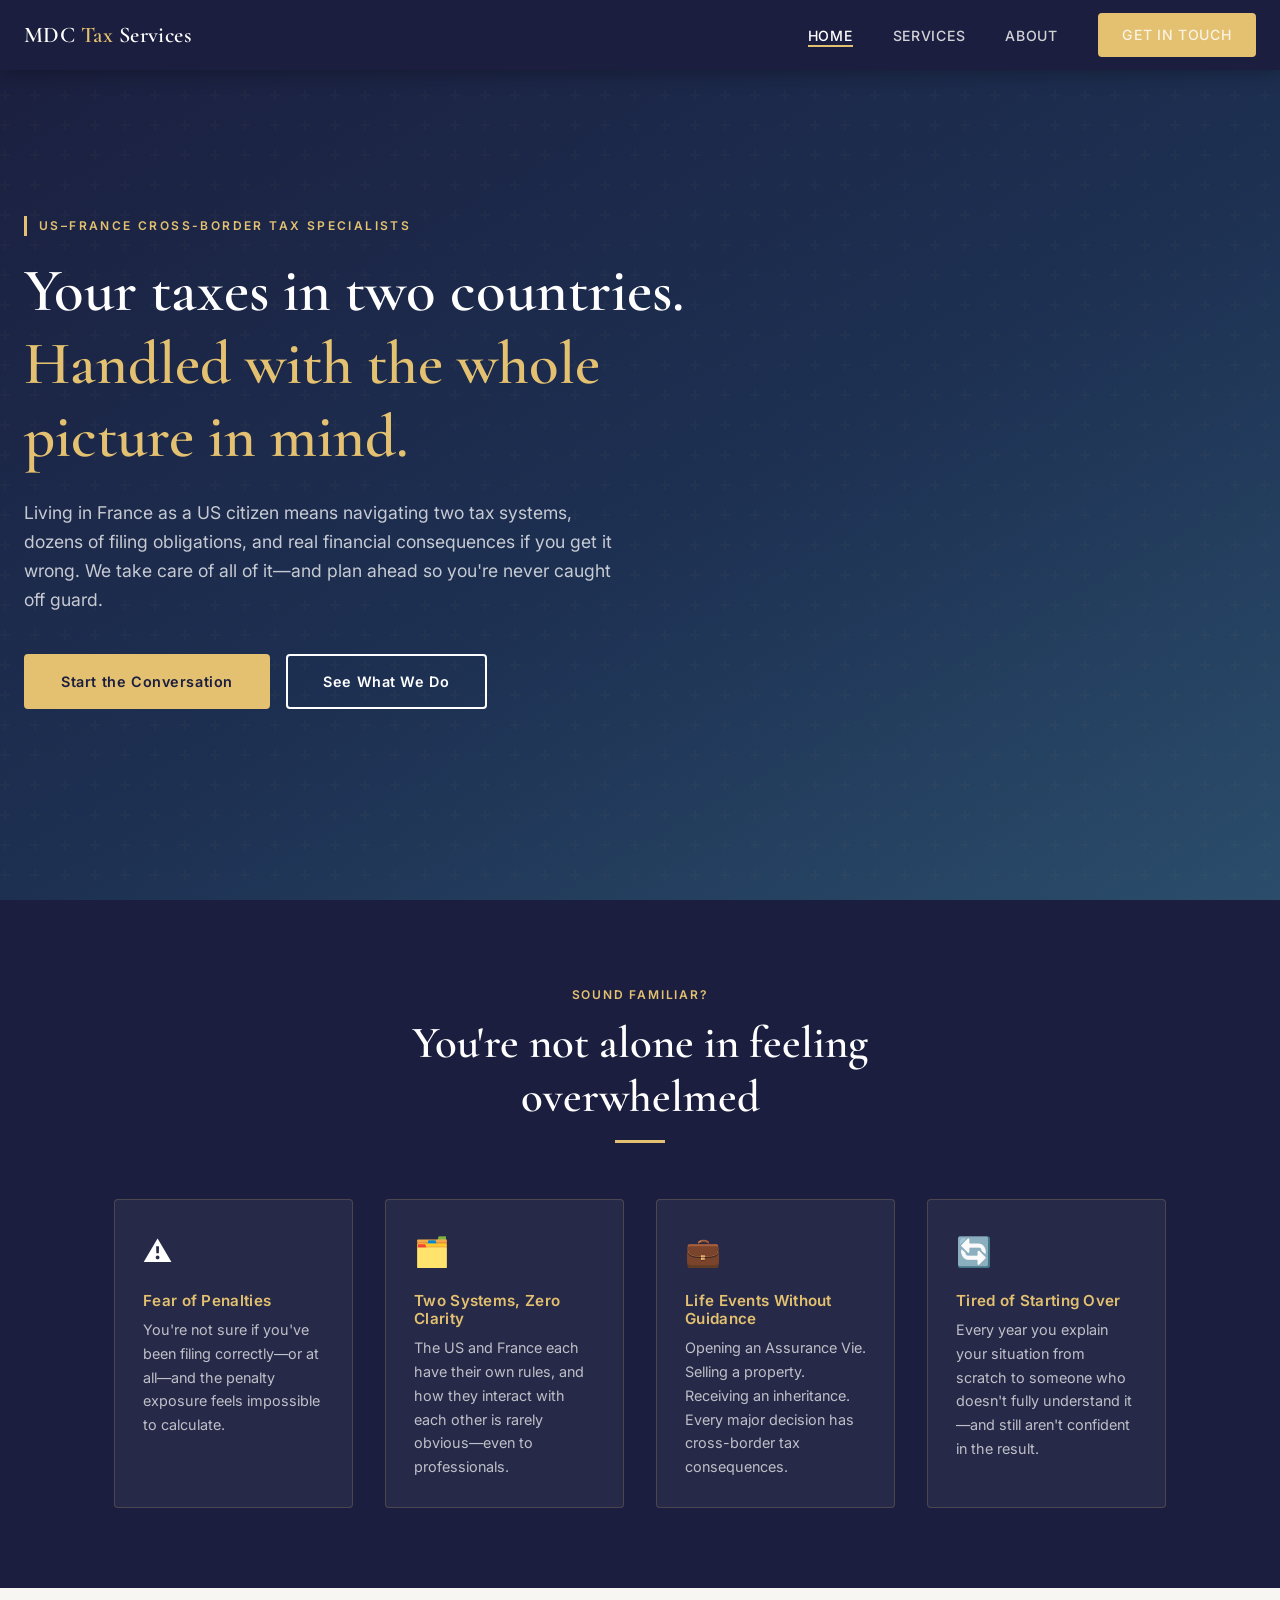
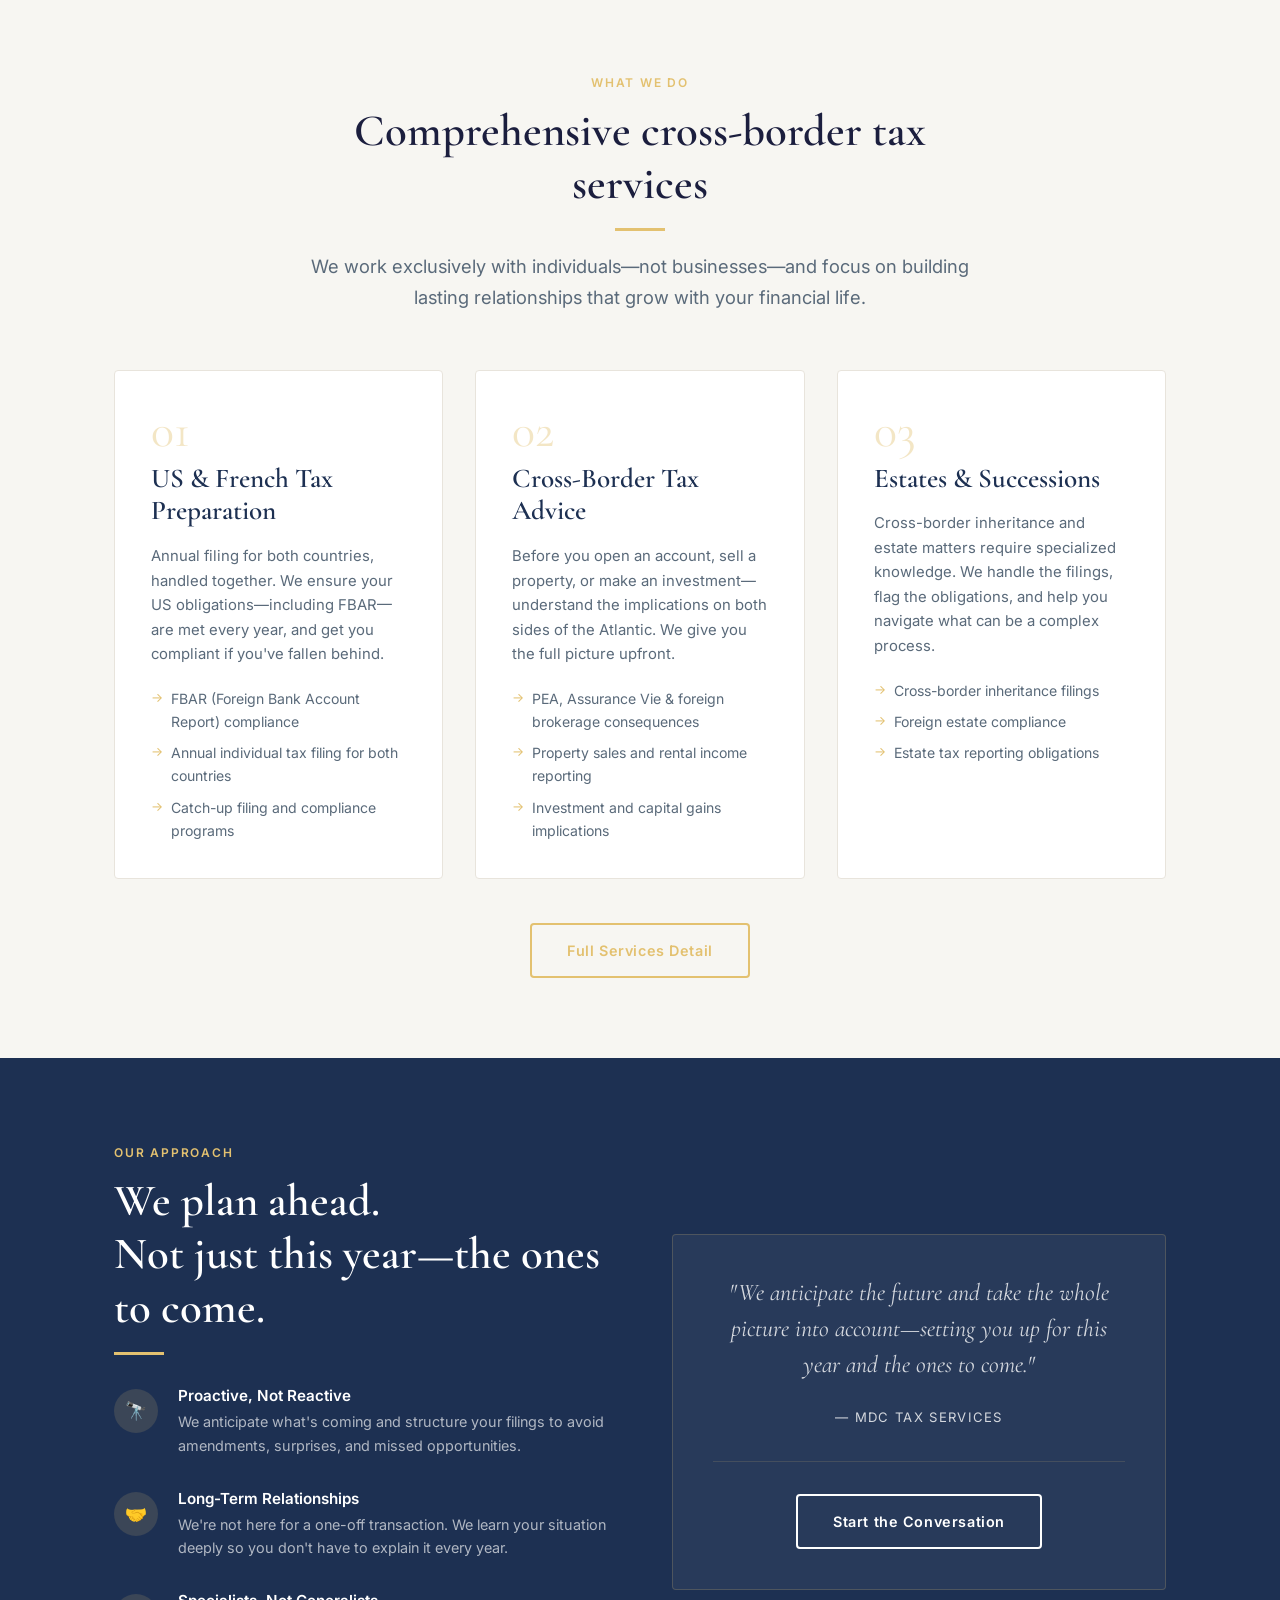
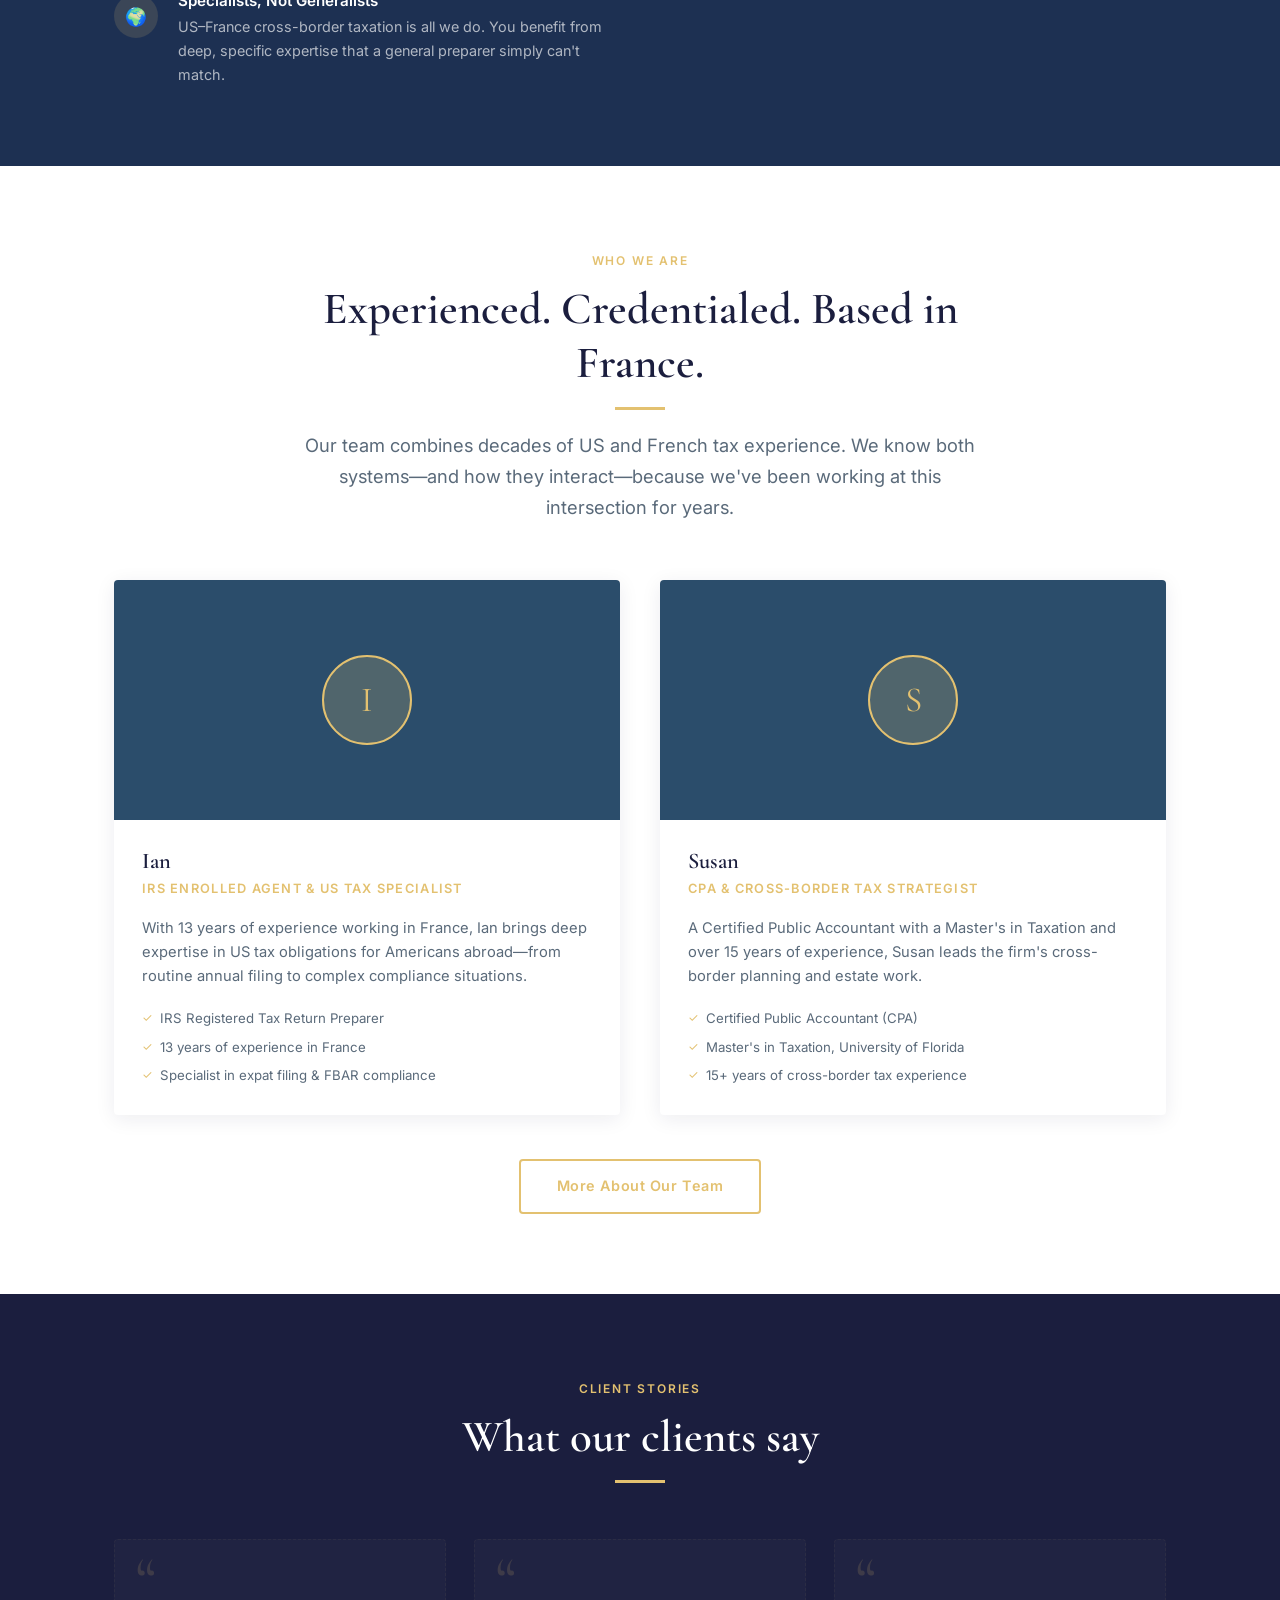
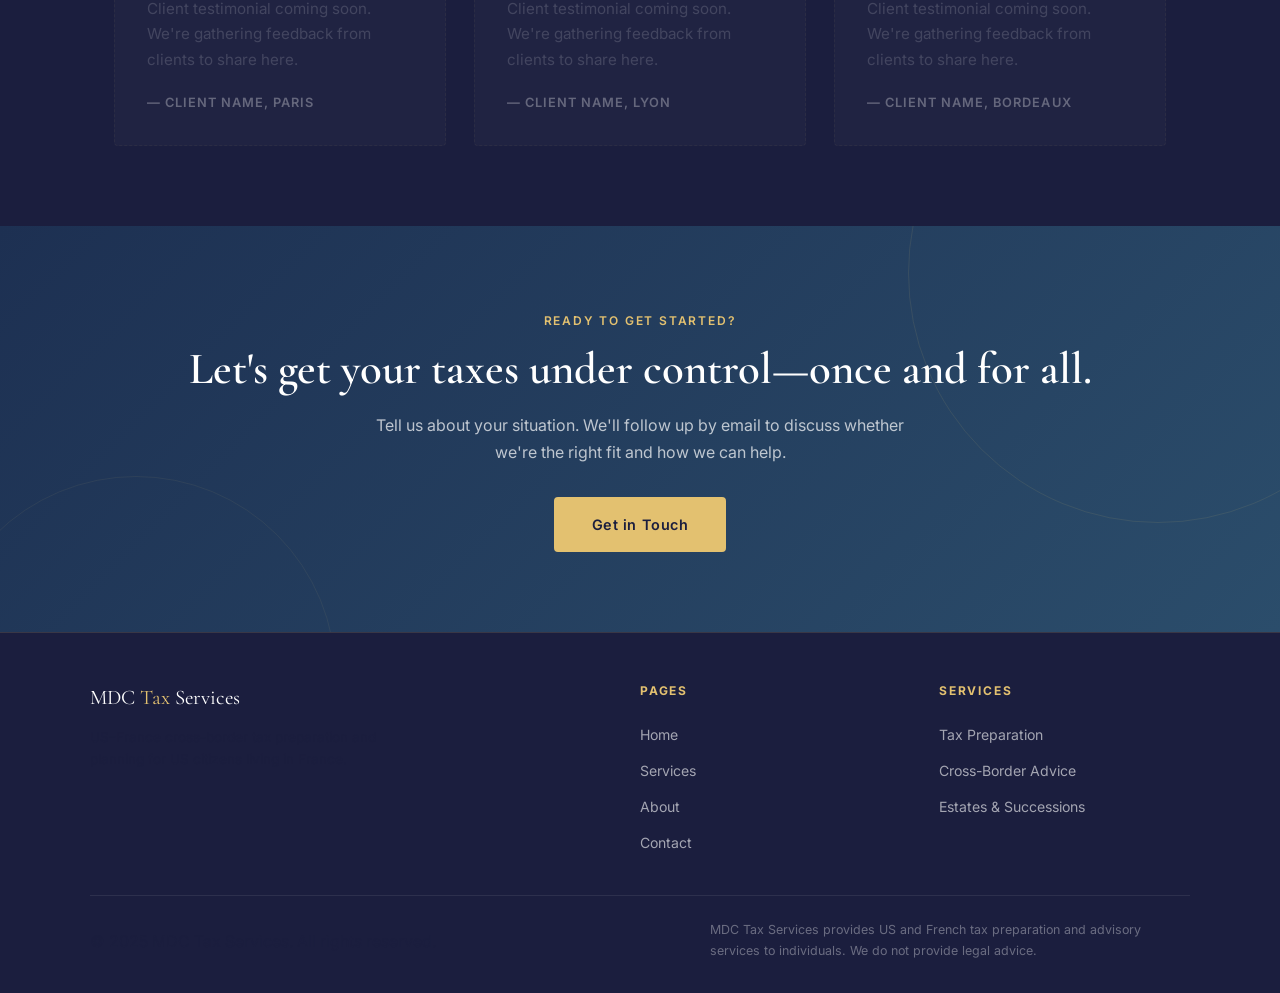
==== index.html @ 2b895ea8 "initial commit" ====
<!DOCTYPE html>
<html lang="en">
<head>
  <meta charset="UTF-8" />
  <meta name="viewport" content="width=device-width, initial-scale=1.0" />
  <meta name="description" content="MDC Tax Services — US and French cross-border tax preparation and planning for US citizens living in France. FBAR, annual filing, cross-border advice, and estate compliance." />
  <title>MDC Tax Services | US–France Cross-Border Tax Experts</title>
  <link rel="preconnect" href="https://fonts.googleapis.com" />
  <link rel="preconnect" href="https://fonts.gstatic.com" crossorigin />
  <link href="https://fonts.googleapis.com/css2?family=Cormorant+Garamond:ital,wght@0,400;0,600;1,400&family=Inter:wght@400;500;600&display=swap" rel="stylesheet" />
  <link rel="stylesheet" href="css/style.css" />
</head>
<body>

  <!-- ── Navigation ─────────────────────────────────────────── -->
  <nav class="site-nav" aria-label="Main navigation">
    <a href="index.html" class="nav__logo">MDC <span>Tax</span> Services</a>
    <ul class="nav__links" id="navLinks" role="list">
      <li><a href="index.html" class="active">Home</a></li>
      <li><a href="services.html">Services</a></li>
      <li><a href="about.html">About</a></li>
      <li><a href="contact.html" class="btn btn--primary nav__cta">Get in Touch</a></li>
    </ul>
    <button class="nav__hamburger" id="hamburger" aria-label="Toggle navigation" aria-expanded="false">
      <span></span>
      <span></span>
      <span></span>
    </button>
  </nav>

  <!-- ── Hero ───────────────────────────────────────────────── -->
  <section class="hero" aria-labelledby="hero-heading">
    <div class="hero__content">
      <span class="hero__eyebrow">US–France Cross-Border Tax Specialists</span>
      <h1 id="hero-heading">
        Your taxes in two countries.<br />
        <em>Handled with the whole picture in mind.</em>
      </h1>
      <p class="hero__sub">
        Living in France as a US citizen means navigating two tax systems, dozens of filing obligations, and real financial consequences if you get it wrong. We take care of all of it—and plan ahead so you're never caught off guard.
      </p>
      <div class="hero__actions">
        <a href="contact.html" class="btn btn--primary">Start the Conversation</a>
        <a href="services.html" class="btn btn--outline">See What We Do</a>
      </div>
    </div>
  </section>

  <!-- ── Pain Points ─────────────────────────────────────────── -->
  <section class="section section--dark" aria-labelledby="pain-heading">
    <div class="container">
      <div class="section__header">
        <span class="section__label">Sound Familiar?</span>
        <h2 id="pain-heading">You're not alone in feeling overwhelmed</h2>
        <div class="gold-rule"></div>
      </div>
      <div class="pain-grid">
        <div class="pain-card">
          <div class="pain-card__icon">⚠️</div>
          <h4>Fear of Penalties</h4>
          <p>You're not sure if you've been filing correctly—or at all—and the penalty exposure feels impossible to calculate.</p>
        </div>
        <div class="pain-card">
          <div class="pain-card__icon">🗂️</div>
          <h4>Two Systems, Zero Clarity</h4>
          <p>The US and France each have their own rules, and how they interact with each other is rarely obvious—even to professionals.</p>
        </div>
        <div class="pain-card">
          <div class="pain-card__icon">💼</div>
          <h4>Life Events Without Guidance</h4>
          <p>Opening an Assurance Vie. Selling a property. Receiving an inheritance. Every major decision has cross-border tax consequences.</p>
        </div>
        <div class="pain-card">
          <div class="pain-card__icon">🔄</div>
          <h4>Tired of Starting Over</h4>
          <p>Every year you explain your situation from scratch to someone who doesn't fully understand it—and still aren't confident in the result.</p>
        </div>
      </div>
    </div>
  </section>

  <!-- ── Services Overview ───────────────────────────────────── -->
  <section class="section section--tint" aria-labelledby="services-heading">
    <div class="container">
      <div class="section__header">
        <span class="section__label">What We Do</span>
        <h2 id="services-heading">Comprehensive cross-border tax services</h2>
        <div class="gold-rule"></div>
        <p class="lead" style="margin-top:1.25rem;">We work exclusively with individuals—not businesses—and focus on building lasting relationships that grow with your financial life.</p>
      </div>
      <div class="services-grid">
        <div class="service-card">
          <div class="service-card__number">01</div>
          <h3>US &amp; French Tax Preparation</h3>
          <p>Annual filing for both countries, handled together. We ensure your US obligations—including FBAR—are met every year, and get you compliant if you've fallen behind.</p>
          <ul class="service-card__list">
            <li>FBAR (Foreign Bank Account Report) compliance</li>
            <li>Annual individual tax filing for both countries</li>
            <li>Catch-up filing and compliance programs</li>
          </ul>
        </div>
        <div class="service-card">
          <div class="service-card__number">02</div>
          <h3>Cross-Border Tax Advice</h3>
          <p>Before you open an account, sell a property, or make an investment—understand the implications on both sides of the Atlantic. We give you the full picture upfront.</p>
          <ul class="service-card__list">
            <li>PEA, Assurance Vie &amp; foreign brokerage consequences</li>
            <li>Property sales and rental income reporting</li>
            <li>Investment and capital gains implications</li>
          </ul>
        </div>
        <div class="service-card">
          <div class="service-card__number">03</div>
          <h3>Estates &amp; Successions</h3>
          <p>Cross-border inheritance and estate matters require specialized knowledge. We handle the filings, flag the obligations, and help you navigate what can be a complex process.</p>
          <ul class="service-card__list">
            <li>Cross-border inheritance filings</li>
            <li>Foreign estate compliance</li>
            <li>Estate tax reporting obligations</li>
          </ul>
        </div>
      </div>
      <div style="text-align:center; margin-top:2.75rem;">
        <a href="services.html" class="btn btn--outline-gold">Full Services Detail</a>
      </div>
    </div>
  </section>

  <!-- ── Our Approach ────────────────────────────────────────── -->
  <section class="section section--navy" aria-labelledby="approach-heading">
    <div class="container">
      <div class="approach-grid">
        <div>
          <span class="section__label">Our Approach</span>
          <h2 id="approach-heading" style="color:var(--white); margin-bottom:0.5rem;">We plan ahead.<br />Not just this year—the ones to come.</h2>
          <div class="gold-rule gold-rule--left"></div>
          <div class="approach__points">
            <div class="approach__point">
              <div class="approach__point-icon">🔭</div>
              <div>
                <h4>Proactive, Not Reactive</h4>
                <p>We anticipate what's coming and structure your filings to avoid amendments, surprises, and missed opportunities.</p>
              </div>
            </div>
            <div class="approach__point">
              <div class="approach__point-icon">🤝</div>
              <div>
                <h4>Long-Term Relationships</h4>
                <p>We're not here for a one-off transaction. We learn your situation deeply so you don't have to explain it every year.</p>
              </div>
            </div>
            <div class="approach__point">
              <div class="approach__point-icon">🌍</div>
              <div>
                <h4>Specialists, Not Generalists</h4>
                <p>US–France cross-border taxation is all we do. You benefit from deep, specific expertise that a general preparer simply can't match.</p>
              </div>
            </div>
          </div>
        </div>
        <div class="approach__visual">
          <p class="approach__quote">
            "We anticipate the future and take the whole picture into account—setting you up for this year and the ones to come."
          </p>
          <p class="approach__quote-attr">— MDC Tax Services</p>
          <div style="margin-top:2rem; padding-top:2rem; border-top:1px solid rgba(227,193,112,0.15);">
            <a href="contact.html" class="btn btn--outline">Start the Conversation</a>
          </div>
        </div>
      </div>
    </div>
  </section>

  <!-- ── Team Credibility ────────────────────────────────────── -->
  <section class="section" aria-labelledby="team-heading">
    <div class="container">
      <div class="section__header">
        <span class="section__label">Who We Are</span>
        <h2 id="team-heading">Experienced. Credentialed. Based in France.</h2>
        <div class="gold-rule"></div>
        <p class="lead" style="margin-top:1.25rem;">Our team combines decades of US and French tax experience. We know both systems—and how they interact—because we've been working at this intersection for years.</p>
      </div>
      <div class="team-grid">
        <div class="team-card">
          <div class="team-card__photo">
            <div class="team-card__photo-placeholder">I</div>
          </div>
          <div class="team-card__body">
            <h3 class="team-card__name">Ian</h3>
            <p class="team-card__title">IRS Enrolled Agent &amp; US Tax Specialist</p>
            <p class="team-card__bio">With 13 years of experience working in France, Ian brings deep expertise in US tax obligations for Americans abroad—from routine annual filing to complex compliance situations.</p>
            <ul class="team-card__credentials">
              <li>IRS Registered Tax Return Preparer</li>
              <li>13 years of experience in France</li>
              <li>Specialist in expat filing &amp; FBAR compliance</li>
            </ul>
          </div>
        </div>
        <div class="team-card">
          <div class="team-card__photo">
            <div class="team-card__photo-placeholder">S</div>
          </div>
          <div class="team-card__body">
            <h3 class="team-card__name">Susan</h3>
            <p class="team-card__title">CPA &amp; Cross-Border Tax Strategist</p>
            <p class="team-card__bio">A Certified Public Accountant with a Master's in Taxation and over 15 years of experience, Susan leads the firm's cross-border planning and estate work.</p>
            <ul class="team-card__credentials">
              <li>Certified Public Accountant (CPA)</li>
              <li>Master's in Taxation, University of Florida</li>
              <li>15+ years of cross-border tax experience</li>
            </ul>
          </div>
        </div>
      </div>
      <div style="text-align:center; margin-top:2.75rem;">
        <a href="about.html" class="btn btn--outline-gold">More About Our Team</a>
      </div>
    </div>
  </section>

  <!-- ── Testimonials ────────────────────────────────────────── -->
  <section class="section section--dark" aria-labelledby="testimonials-heading">
    <div class="container">
      <div class="section__header">
        <span class="section__label">Client Stories</span>
        <h2 id="testimonials-heading">What our clients say</h2>
        <div class="gold-rule"></div>
      </div>
      <div class="testimonials-grid">
        <div class="testimonial-card testimonial-card--placeholder">
          <p class="testimonial-card__text">Client testimonial coming soon. We're gathering feedback from clients to share here.</p>
          <p class="testimonial-card__author">— Client Name, Paris</p>
        </div>
        <div class="testimonial-card testimonial-card--placeholder">
          <p class="testimonial-card__text">Client testimonial coming soon. We're gathering feedback from clients to share here.</p>
          <p class="testimonial-card__author">— Client Name, Lyon</p>
        </div>
        <div class="testimonial-card testimonial-card--placeholder">
          <p class="testimonial-card__text">Client testimonial coming soon. We're gathering feedback from clients to share here.</p>
          <p class="testimonial-card__author">— Client Name, Bordeaux</p>
        </div>
      </div>
    </div>
  </section>

  <!-- ── CTA Banner ──────────────────────────────────────────── -->
  <section class="cta-banner" aria-labelledby="cta-heading">
    <div class="container">
      <span class="section__label">Ready to Get Started?</span>
      <h2 id="cta-heading">Let's get your taxes under control—once and for all.</h2>
      <p>Tell us about your situation. We'll follow up by email to discuss whether we're the right fit and how we can help.</p>
      <a href="contact.html" class="btn btn--primary">Get in Touch</a>
    </div>
  </section>

  <!-- ── Footer ─────────────────────────────────────────────── -->
  <footer class="site-footer" aria-label="Site footer">
    <div class="footer__inner">
      <div>
        <p class="footer__brand-name">MDC <span>Tax</span> Services</p>
        <p class="footer__tagline">US–France cross-border tax preparation and planning for US citizens living in France.</p>
      </div>
      <div>
        <p class="footer__heading">Pages</p>
        <ul class="footer__links">
          <li><a href="index.html">Home</a></li>
          <li><a href="services.html">Services</a></li>
          <li><a href="about.html">About</a></li>
          <li><a href="contact.html">Contact</a></li>
        </ul>
      </div>
      <div>
        <p class="footer__heading">Services</p>
        <ul class="footer__links">
          <li><a href="services.html#tax-prep">Tax Preparation</a></li>
          <li><a href="services.html#advice">Cross-Border Advice</a></li>
          <li><a href="services.html#estates">Estates &amp; Successions</a></li>
        </ul>
      </div>
    </div>
    <div class="footer__bottom">
      <p>&copy; 2025 MDC Tax Services. All rights reserved.</p>
      <p class="footer__disclaimer">MDC Tax Services provides US and French tax preparation and advisory services to individuals. We do not provide legal advice.</p>
    </div>
  </footer>

  <script src="js/main.js"></script>
</body>
</html>
---- css/style.css ----
/* ============================================================
   MDC Tax Services — Main Stylesheet
   Color Palette:
     --navy-deep:   #1B1E3E
     --navy-dark:   #1D3052
     --navy-mid:    #2B4D6B
     --slate:       #37596E
     --gold:        #E3C170
     --gold-light:  #FAD493
   ============================================================ */

/* ── Reset & Base ─────────────────────────────────────────── */
*, *::before, *::after {
  box-sizing: border-box;
  margin: 0;
  padding: 0;
}

:root {
  --navy-deep:  #1B1E3E;
  --navy-dark:  #1D3052;
  --navy-mid:   #2B4D6B;
  --slate:      #37596E;
  --gold:       #E3C170;
  --gold-light: #FAD493;
  --white:      #FFFFFF;
  --off-white:  #F7F6F2;
  --text-dark:  #1B1E3E;
  --text-muted: #5A6A7A;

  --font-heading: 'Cormorant Garamond', 'Georgia', serif;
  --font-body:    'Inter', 'Helvetica Neue', Arial, sans-serif;

  --max-width: 1100px;
  --section-pad: 5rem 1.5rem;
  --radius: 4px;

  --transition: 0.2s ease;
}

html {
  scroll-behavior: smooth;
  font-size: 16px;
}

body {
  font-family: var(--font-body);
  color: var(--text-dark);
  background: var(--white);
  line-height: 1.65;
  -webkit-font-smoothing: antialiased;
}

img {
  max-width: 100%;
  display: block;
}

a {
  color: inherit;
  text-decoration: none;
}

ul {
  list-style: none;
}

/* ── Typography ────────────────────────────────────────────── */
h1, h2, h3, h4 {
  font-family: var(--font-heading);
  line-height: 1.2;
  font-weight: 600;
}

h1 { font-size: clamp(2.4rem, 5vw, 3.8rem); }
h2 { font-size: clamp(1.9rem, 3.5vw, 2.8rem); }
h3 { font-size: clamp(1.3rem, 2.5vw, 1.7rem); }
h4 { font-size: 1.1rem; }

p {
  font-size: 1rem;
  color: var(--text-dark);
  max-width: 65ch;
}

.lead {
  font-size: 1.15rem;
  line-height: 1.7;
  color: var(--text-muted);
}

/* ── Layout Utilities ─────────────────────────────────────── */
.container {
  max-width: var(--max-width);
  margin: 0 auto;
  padding: 0 1.5rem;
}

.section {
  padding: var(--section-pad);
}

.section--dark {
  background: var(--navy-deep);
  color: var(--white);
}

.section--dark p,
.section--dark .lead {
  color: rgba(255,255,255,0.8);
}

.section--navy {
  background: var(--navy-dark);
  color: var(--white);
}

.section--navy p,
.section--navy .lead {
  color: rgba(255,255,255,0.8);
}

.section--tint {
  background: var(--off-white);
}

.section__header {
  text-align: center;
  max-width: 680px;
  margin: 0 auto 3.5rem;
}

.section__label {
  display: inline-block;
  font-family: var(--font-body);
  font-size: 0.75rem;
  font-weight: 600;
  letter-spacing: 0.15em;
  text-transform: uppercase;
  color: var(--gold);
  margin-bottom: 0.75rem;
}

.section--dark .section__header h2,
.section--navy .section__header h2 {
  color: var(--white);
}

/* ── Buttons ───────────────────────────────────────────────── */
.btn {
  display: inline-block;
  padding: 0.85rem 2.2rem;
  font-family: var(--font-body);
  font-size: 0.9rem;
  font-weight: 600;
  letter-spacing: 0.04em;
  border-radius: var(--radius);
  cursor: pointer;
  border: 2px solid transparent;
  transition: background var(--transition), color var(--transition), border-color var(--transition), transform var(--transition);
}

.btn--primary {
  background: var(--gold);
  color: var(--navy-deep);
  border-color: var(--gold);
}

.btn--primary:hover {
  background: var(--gold-light);
  border-color: var(--gold-light);
  transform: translateY(-1px);
}

.btn--outline {
  background: transparent;
  color: var(--white);
  border-color: var(--white);
}

.btn--outline:hover {
  background: var(--white);
  color: var(--navy-deep);
  transform: translateY(-1px);
}

.btn--outline-gold {
  background: transparent;
  color: var(--gold);
  border-color: var(--gold);
}

.btn--outline-gold:hover {
  background: var(--gold);
  color: var(--navy-deep);
  transform: translateY(-1px);
}

/* ── Gold Divider ──────────────────────────────────────────── */
.gold-rule {
  width: 50px;
  height: 3px;
  background: var(--gold);
  margin: 1rem auto 0;
}

.gold-rule--left {
  margin: 1rem 0 0;
}

/* ── Navigation ────────────────────────────────────────────── */
.site-nav {
  position: fixed;
  top: 0;
  left: 0;
  right: 0;
  z-index: 100;
  background: var(--navy-deep);
  padding: 0 1.5rem;
  height: 70px;
  display: flex;
  align-items: center;
  justify-content: space-between;
  box-shadow: 0 2px 20px rgba(0,0,0,0.3);
  transition: background var(--transition);
}

.nav__logo {
  font-family: var(--font-heading);
  font-size: 1.4rem;
  font-weight: 600;
  color: var(--white);
  letter-spacing: 0.02em;
}

.nav__logo span {
  color: var(--gold);
}

.nav__links {
  display: flex;
  gap: 2.5rem;
  align-items: center;
}

.nav__links a {
  font-size: 0.88rem;
  font-weight: 500;
  letter-spacing: 0.05em;
  text-transform: uppercase;
  color: rgba(255,255,255,0.8);
  transition: color var(--transition);
  position: relative;
}

.nav__links a::after {
  content: '';
  position: absolute;
  bottom: -3px;
  left: 0;
  right: 0;
  height: 2px;
  background: var(--gold);
  transform: scaleX(0);
  transition: transform var(--transition);
}

.nav__links a:hover,
.nav__links a.active {
  color: var(--white);
}

.nav__links a:hover::after,
.nav__links a.active::after {
  transform: scaleX(1);
}

.nav__cta {
  padding: 0.5rem 1.4rem;
  font-size: 0.82rem;
}

.nav__hamburger {
  display: none;
  flex-direction: column;
  gap: 5px;
  cursor: pointer;
  background: none;
  border: none;
  padding: 4px;
}

.nav__hamburger span {
  display: block;
  width: 24px;
  height: 2px;
  background: var(--white);
  transition: transform var(--transition), opacity var(--transition);
}

.nav__hamburger.open span:nth-child(1) { transform: translateY(7px) rotate(45deg); }
.nav__hamburger.open span:nth-child(2) { opacity: 0; }
.nav__hamburger.open span:nth-child(3) { transform: translateY(-7px) rotate(-45deg); }

/* ── Hero ──────────────────────────────────────────────────── */
.hero {
  min-height: 100vh;
  background: linear-gradient(150deg, var(--navy-deep) 0%, var(--navy-dark) 55%, var(--navy-mid) 100%);
  display: flex;
  align-items: center;
  padding: 100px 1.5rem 5rem;
  position: relative;
  overflow: hidden;
}

.hero::before {
  content: '';
  position: absolute;
  inset: 0;
  background: url("data:image/svg+xml,%3Csvg width='60' height='60' viewBox='0 0 60 60' xmlns='http://www.w3.org/2000/svg'%3E%3Cg fill='none' fill-rule='evenodd'%3E%3Cg fill='%23E3C170' fill-opacity='0.04'%3E%3Cpath d='M36 34v-4h-2v4h-4v2h4v4h2v-4h4v-2h-4zm0-30V0h-2v4h-4v2h4v4h2V6h4V4h-4zM6 34v-4H4v4H0v2h4v4h2v-4h4v-2H6zM6 4V0H4v4H0v2h4v4h2V6h4V4H6z'/%3E%3C/g%3E%3C/g%3E%3C/svg%3E");
  opacity: 0.6;
}

.hero__content {
  position: relative;
  z-index: 1;
  max-width: 700px;
}

.hero__eyebrow {
  display: inline-block;
  font-size: 0.75rem;
  font-weight: 600;
  letter-spacing: 0.2em;
  text-transform: uppercase;
  color: var(--gold);
  margin-bottom: 1.2rem;
  border-left: 3px solid var(--gold);
  padding-left: 0.75rem;
}

.hero h1 {
  color: var(--white);
  margin-bottom: 1.5rem;
}

.hero h1 em {
  font-style: normal;
  color: var(--gold);
}

.hero__sub {
  font-size: 1.1rem;
  color: rgba(255,255,255,0.75);
  margin-bottom: 2.5rem;
  max-width: 55ch;
}

.hero__actions {
  display: flex;
  gap: 1rem;
  flex-wrap: wrap;
}

/* ── Pain Points ───────────────────────────────────────────── */
.pain-grid {
  display: grid;
  grid-template-columns: repeat(auto-fit, minmax(220px, 1fr));
  gap: 2rem;
  margin-top: 3rem;
}

.pain-card {
  background: rgba(255,255,255,0.05);
  border: 1px solid rgba(227,193,112,0.2);
  border-radius: var(--radius);
  padding: 1.75rem;
}

.pain-card__icon {
  font-size: 1.8rem;
  margin-bottom: 1rem;
}

.pain-card h4 {
  color: var(--gold);
  margin-bottom: 0.5rem;
  font-family: var(--font-body);
  font-size: 0.95rem;
  font-weight: 600;
  letter-spacing: 0.02em;
}

.pain-card p {
  font-size: 0.9rem;
  color: rgba(255,255,255,0.7);
  max-width: none;
}

/* ── Services Grid ─────────────────────────────────────────── */
.services-grid {
  display: grid;
  grid-template-columns: repeat(auto-fit, minmax(300px, 1fr));
  gap: 2rem;
}

.service-card {
  border: 1px solid #E8E4DC;
  border-radius: var(--radius);
  padding: 2.25rem;
  transition: box-shadow var(--transition), transform var(--transition);
  background: var(--white);
  position: relative;
}

.service-card:hover {
  box-shadow: 0 8px 30px rgba(27,30,62,0.1);
  transform: translateY(-3px);
}

.service-card__number {
  font-family: var(--font-heading);
  font-size: 3rem;
  color: var(--gold);
  opacity: 0.4;
  line-height: 1;
  margin-bottom: 0.5rem;
}

.service-card h3 {
  color: var(--navy-dark);
  margin-bottom: 1rem;
}

.service-card p {
  font-size: 0.93rem;
  color: var(--text-muted);
  max-width: none;
}

.service-card__list {
  margin-top: 1.25rem;
  display: flex;
  flex-direction: column;
  gap: 0.5rem;
}

.service-card__list li {
  font-size: 0.88rem;
  color: var(--text-muted);
  padding-left: 1.25rem;
  position: relative;
}

.service-card__list li::before {
  content: '→';
  position: absolute;
  left: 0;
  color: var(--gold);
  font-size: 0.8rem;
}

/* ── Differentiator / Approach ─────────────────────────────── */
.approach-grid {
  display: grid;
  grid-template-columns: 1fr 1fr;
  gap: 4rem;
  align-items: center;
}

.approach__points {
  display: flex;
  flex-direction: column;
  gap: 2rem;
  margin-top: 2rem;
}

.approach__point {
  display: flex;
  gap: 1.25rem;
  align-items: flex-start;
}

.approach__point-icon {
  flex-shrink: 0;
  width: 44px;
  height: 44px;
  background: rgba(227,193,112,0.15);
  border-radius: 50%;
  display: flex;
  align-items: center;
  justify-content: center;
  font-size: 1.1rem;
  margin-top: 2px;
}

.approach__point h4 {
  font-family: var(--font-body);
  font-weight: 600;
  font-size: 0.95rem;
  margin-bottom: 0.3rem;
  color: var(--white);
}

.approach__point p {
  font-size: 0.9rem;
  color: rgba(255,255,255,0.65);
  max-width: none;
}

.approach__visual {
  background: rgba(255,255,255,0.05);
  border: 1px solid rgba(227,193,112,0.2);
  border-radius: var(--radius);
  padding: 2.5rem;
  text-align: center;
}

.approach__quote {
  font-family: var(--font-heading);
  font-size: 1.5rem;
  font-style: italic;
  color: var(--gold-light);
  line-height: 1.5;
}

.approach__quote-attr {
  margin-top: 1.5rem;
  font-size: 0.82rem;
  letter-spacing: 0.1em;
  text-transform: uppercase;
  color: rgba(255,255,255,0.4);
}

/* ── Team / Credibility ────────────────────────────────────── */
.team-grid {
  display: grid;
  grid-template-columns: repeat(auto-fit, minmax(280px, 1fr));
  gap: 2.5rem;
}

.team-card {
  background: var(--white);
  border-radius: var(--radius);
  overflow: hidden;
  box-shadow: 0 4px 20px rgba(27,30,62,0.08);
}

.team-card__photo {
  height: 240px;
  background: var(--navy-mid);
  display: flex;
  align-items: center;
  justify-content: center;
}

.team-card__photo-placeholder {
  width: 90px;
  height: 90px;
  border-radius: 50%;
  background: rgba(227,193,112,0.2);
  border: 2px solid var(--gold);
  display: flex;
  align-items: center;
  justify-content: center;
  font-family: var(--font-heading);
  font-size: 2.2rem;
  color: var(--gold);
}

.team-card__body {
  padding: 1.75rem;
}

.team-card__name {
  font-size: 1.4rem;
  color: var(--navy-deep);
  margin-bottom: 0.25rem;
}

.team-card__title {
  font-size: 0.8rem;
  font-weight: 600;
  letter-spacing: 0.1em;
  text-transform: uppercase;
  color: var(--gold);
  margin-bottom: 1rem;
}

.team-card__bio {
  font-size: 0.92rem;
  color: var(--text-muted);
  max-width: none;
}

.team-card__credentials {
  margin-top: 1.25rem;
  display: flex;
  flex-direction: column;
  gap: 0.4rem;
}

.team-card__credentials li {
  font-size: 0.83rem;
  color: var(--text-muted);
  padding-left: 1.1rem;
  position: relative;
}

.team-card__credentials li::before {
  content: '✓';
  position: absolute;
  left: 0;
  color: var(--gold);
  font-size: 0.75rem;
}

/* ── Testimonials ──────────────────────────────────────────── */
.testimonials-grid {
  display: grid;
  grid-template-columns: repeat(auto-fit, minmax(260px, 1fr));
  gap: 1.75rem;
}

.testimonial-card {
  background: rgba(255,255,255,0.06);
  border: 1px solid rgba(227,193,112,0.15);
  border-radius: var(--radius);
  padding: 2rem;
  position: relative;
}

.testimonial-card::before {
  content: '\201C';
  font-family: var(--font-heading);
  font-size: 4rem;
  color: var(--gold);
  opacity: 0.4;
  position: absolute;
  top: 0.5rem;
  left: 1.25rem;
  line-height: 1;
}

.testimonial-card__text {
  font-style: italic;
  font-size: 0.95rem;
  color: rgba(255,255,255,0.75);
  padding-top: 1.5rem;
  max-width: none;
}

.testimonial-card__author {
  margin-top: 1.25rem;
  font-size: 0.8rem;
  font-weight: 600;
  letter-spacing: 0.08em;
  text-transform: uppercase;
  color: var(--gold);
}

.testimonial-card--placeholder {
  opacity: 0.4;
  border-style: dashed;
}

.testimonial-card--placeholder .testimonial-card__text {
  color: rgba(255,255,255,0.4);
  font-style: normal;
}

/* ── CTA Banner ────────────────────────────────────────────── */
.cta-banner {
  background: linear-gradient(135deg, var(--navy-dark) 0%, var(--navy-mid) 100%);
  padding: 5rem 1.5rem;
  text-align: center;
  position: relative;
  overflow: hidden;
}

.cta-banner::before {
  content: '';
  position: absolute;
  top: -50%;
  right: -10%;
  width: 500px;
  height: 500px;
  border-radius: 50%;
  border: 1px solid rgba(227,193,112,0.1);
  pointer-events: none;
}

.cta-banner::after {
  content: '';
  position: absolute;
  bottom: -60%;
  left: -5%;
  width: 400px;
  height: 400px;
  border-radius: 50%;
  border: 1px solid rgba(227,193,112,0.07);
  pointer-events: none;
}

.cta-banner h2 {
  color: var(--white);
  margin-bottom: 1rem;
}

.cta-banner p {
  color: rgba(255,255,255,0.7);
  margin: 0 auto 2rem;
  max-width: 55ch;
  text-align: center;
}

/* ── Contact Form ──────────────────────────────────────────── */
.form-wrap {
  max-width: 620px;
  margin: 0 auto;
  background: var(--white);
  border-radius: var(--radius);
  padding: 3rem;
  box-shadow: 0 8px 40px rgba(27,30,62,0.12);
}

.form-group {
  margin-bottom: 1.5rem;
}

.form-row {
  display: grid;
  grid-template-columns: 1fr 1fr;
  gap: 1rem;
}

label {
  display: block;
  font-size: 0.82rem;
  font-weight: 600;
  letter-spacing: 0.05em;
  text-transform: uppercase;
  color: var(--navy-dark);
  margin-bottom: 0.5rem;
}

input[type="text"],
input[type="email"],
select,
textarea {
  width: 100%;
  padding: 0.85rem 1rem;
  font-family: var(--font-body);
  font-size: 0.95rem;
  color: var(--text-dark);
  background: var(--white);
  border: 1.5px solid #D8D4CB;
  border-radius: var(--radius);
  transition: border-color var(--transition), box-shadow var(--transition);
  appearance: none;
  -webkit-appearance: none;
}

input:focus,
select:focus,
textarea:focus {
  outline: none;
  border-color: var(--navy-mid);
  box-shadow: 0 0 0 3px rgba(43,77,107,0.12);
}

select {
  background-image: url("data:image/svg+xml,%3Csvg xmlns='http://www.w3.org/2000/svg' width='12' height='8' viewBox='0 0 12 8'%3E%3Cpath fill='%231D3052' d='M6 8L0 0h12z'/%3E%3C/svg%3E");
  background-repeat: no-repeat;
  background-position: right 1rem center;
  padding-right: 2.5rem;
  cursor: pointer;
}

.form-submit {
  width: 100%;
  padding: 1rem;
  font-size: 1rem;
  letter-spacing: 0.06em;
}

.form-confirmation {
  display: none;
  text-align: center;
  padding: 3rem 2rem;
}

.form-confirmation__icon {
  font-size: 3rem;
  margin-bottom: 1rem;
}

.form-confirmation h3 {
  color: var(--navy-dark);
  margin-bottom: 0.75rem;
}

.form-confirmation p {
  color: var(--text-muted);
  text-align: center;
  max-width: none;
}

/* ── Page Hero (inner pages) ───────────────────────────────── */
.page-hero {
  background: linear-gradient(135deg, var(--navy-deep) 0%, var(--navy-dark) 100%);
  padding: 130px 1.5rem 5rem;
  text-align: center;
}

.page-hero h1 {
  color: var(--white);
  margin-bottom: 1rem;
}

.page-hero .lead {
  color: rgba(255,255,255,0.7);
  margin: 0 auto;
  max-width: 55ch;
  text-align: center;
}

/* ── Case Studies Placeholder ──────────────────────────────── */
.case-study-grid {
  display: grid;
  grid-template-columns: repeat(auto-fit, minmax(320px, 1fr));
  gap: 2rem;
}

.case-study-card {
  background: rgba(255,255,255,0.06);
  border: 1px solid rgba(227,193,112,0.15);
  border-radius: var(--radius);
  padding: 2.25rem;
}

.case-study-card__tag {
  font-size: 0.75rem;
  font-weight: 600;
  letter-spacing: 0.12em;
  text-transform: uppercase;
  color: var(--gold);
  margin-bottom: 0.75rem;
}

.case-study-card h3 {
  color: var(--white);
  margin-bottom: 1rem;
  font-size: 1.25rem;
}

.case-study-card p {
  font-size: 0.9rem;
  color: rgba(255,255,255,0.65);
  max-width: none;
}

.case-study-card--placeholder {
  opacity: 0.4;
  border-style: dashed;
}

/* ── Footer ────────────────────────────────────────────────── */
.site-footer {
  background: var(--navy-deep);
  color: rgba(255,255,255,0.6);
  padding: 3rem 1.5rem 2rem;
  border-top: 1px solid rgba(227,193,112,0.15);
}

.footer__inner {
  max-width: var(--max-width);
  margin: 0 auto;
  display: grid;
  grid-template-columns: 2fr 1fr 1fr;
  gap: 3rem;
}

.footer__brand-name {
  font-family: var(--font-heading);
  font-size: 1.3rem;
  color: var(--white);
  margin-bottom: 0.75rem;
}

.footer__brand-name span {
  color: var(--gold);
}

.footer__tagline {
  font-size: 0.85rem;
  line-height: 1.6;
  max-width: 32ch;
}

.footer__heading {
  font-size: 0.75rem;
  font-weight: 700;
  letter-spacing: 0.15em;
  text-transform: uppercase;
  color: var(--gold);
  margin-bottom: 1.25rem;
}

.footer__links {
  display: flex;
  flex-direction: column;
  gap: 0.6rem;
}

.footer__links a {
  font-size: 0.88rem;
  color: rgba(255,255,255,0.6);
  transition: color var(--transition);
}

.footer__links a:hover {
  color: var(--white);
}

.footer__bottom {
  max-width: var(--max-width);
  margin: 2.5rem auto 0;
  padding-top: 1.5rem;
  border-top: 1px solid rgba(255,255,255,0.08);
  display: flex;
  justify-content: space-between;
  align-items: center;
  font-size: 0.8rem;
  flex-wrap: wrap;
  gap: 0.5rem;
}

.footer__disclaimer {
  font-size: 0.78rem;
  color: rgba(255,255,255,0.35);
  max-width: 60ch;
}

/* ── Services Detail Page ──────────────────────────────────── */
.service-detail {
  padding: 4rem 0;
  border-bottom: 1px solid #EEE9E0;
}

.service-detail:last-child {
  border-bottom: none;
}

.service-detail__grid {
  display: grid;
  grid-template-columns: 1fr 2fr;
  gap: 4rem;
  align-items: start;
}

.service-detail__label {
  font-size: 0.75rem;
  font-weight: 700;
  letter-spacing: 0.15em;
  text-transform: uppercase;
  color: var(--gold);
  margin-bottom: 0.5rem;
}

.service-detail h2 {
  font-size: 2rem;
  color: var(--navy-dark);
  margin-bottom: 0;
}

.service-detail__list {
  display: flex;
  flex-direction: column;
  gap: 1rem;
  margin-top: 1.5rem;
}

.service-detail__list li {
  font-size: 0.95rem;
  color: var(--text-muted);
  padding-left: 1.1rem;
  position: relative;
}

.service-detail__list li::before {
  content: '';
  position: absolute;
  left: 0;
  top: 0.55em;
  width: 5px;
  height: 5px;
  background: var(--gold);
  border-radius: 1px;
}

.service-detail__list li strong {
  display: block;
  color: var(--navy-dark);
  font-weight: 600;
  margin-bottom: 0.2rem;
}

/* ── Not-offered Box ───────────────────────────────────────── */
.not-offered-box {
  background: var(--off-white);
  border-left: 4px solid var(--slate);
  border-radius: 0 var(--radius) var(--radius) 0;
  padding: 2rem 2.25rem;
}

.not-offered-box h3 {
  font-size: 1rem;
  font-family: var(--font-body);
  font-weight: 600;
  color: var(--navy-dark);
  margin-bottom: 0.75rem;
}

.not-offered-box ul {
  display: flex;
  flex-direction: column;
  gap: 0.4rem;
}

.not-offered-box li {
  font-size: 0.9rem;
  color: var(--text-muted);
  padding-left: 1.1rem;
  position: relative;
}

.not-offered-box li::before {
  content: '✕';
  position: absolute;
  left: 0;
  color: var(--slate);
  font-size: 0.7rem;
}

/* ── About Page ────────────────────────────────────────────── */
.values-grid {
  display: grid;
  grid-template-columns: repeat(auto-fit, minmax(220px, 1fr));
  gap: 2rem;
}

.value-card {
  padding: 2rem;
  border-top: 3px solid var(--gold);
  background: var(--white);
  box-shadow: 0 2px 12px rgba(27,30,62,0.06);
  border-radius: 0 0 var(--radius) var(--radius);
}

.value-card__icon {
  font-size: 1.6rem;
  margin-bottom: 1rem;
}

.value-card h3 {
  font-size: 1.1rem;
  color: var(--navy-dark);
  margin-bottom: 0.5rem;
}

.value-card p {
  font-size: 0.88rem;
  color: var(--text-muted);
  max-width: none;
}

/* ── Responsive ────────────────────────────────────────────── */
@media (max-width: 768px) {
  :root {
    --section-pad: 3.5rem 1.25rem;
  }

  .nav__links {
    display: none;
    flex-direction: column;
    position: fixed;
    top: 70px;
    left: 0;
    right: 0;
    background: var(--navy-deep);
    padding: 1.5rem;
    gap: 1.25rem;
    border-top: 1px solid rgba(255,255,255,0.08);
  }

  .nav__links.open {
    display: flex;
  }

  .nav__links a::after {
    display: none;
  }

  .nav__hamburger {
    display: flex;
  }

  .nav__cta {
    display: none;
  }

  .hero {
    min-height: auto;
    padding-top: 110px;
    padding-bottom: 4rem;
  }

  .approach-grid {
    grid-template-columns: 1fr;
    gap: 2.5rem;
  }

  .service-detail__grid {
    grid-template-columns: 1fr;
    gap: 1.5rem;
  }

  .footer__inner {
    grid-template-columns: 1fr;
    gap: 2rem;
  }

  .footer__bottom {
    flex-direction: column;
    align-items: flex-start;
  }

  .form-row {
    grid-template-columns: 1fr;
  }

  .form-wrap {
    padding: 2rem 1.5rem;
  }

  .hero__actions {
    flex-direction: column;
    align-items: flex-start;
  }
}

@media (max-width: 480px) {
  .services-grid {
    grid-template-columns: 1fr;
  }

  .team-grid {
    grid-template-columns: 1fr;
  }
}
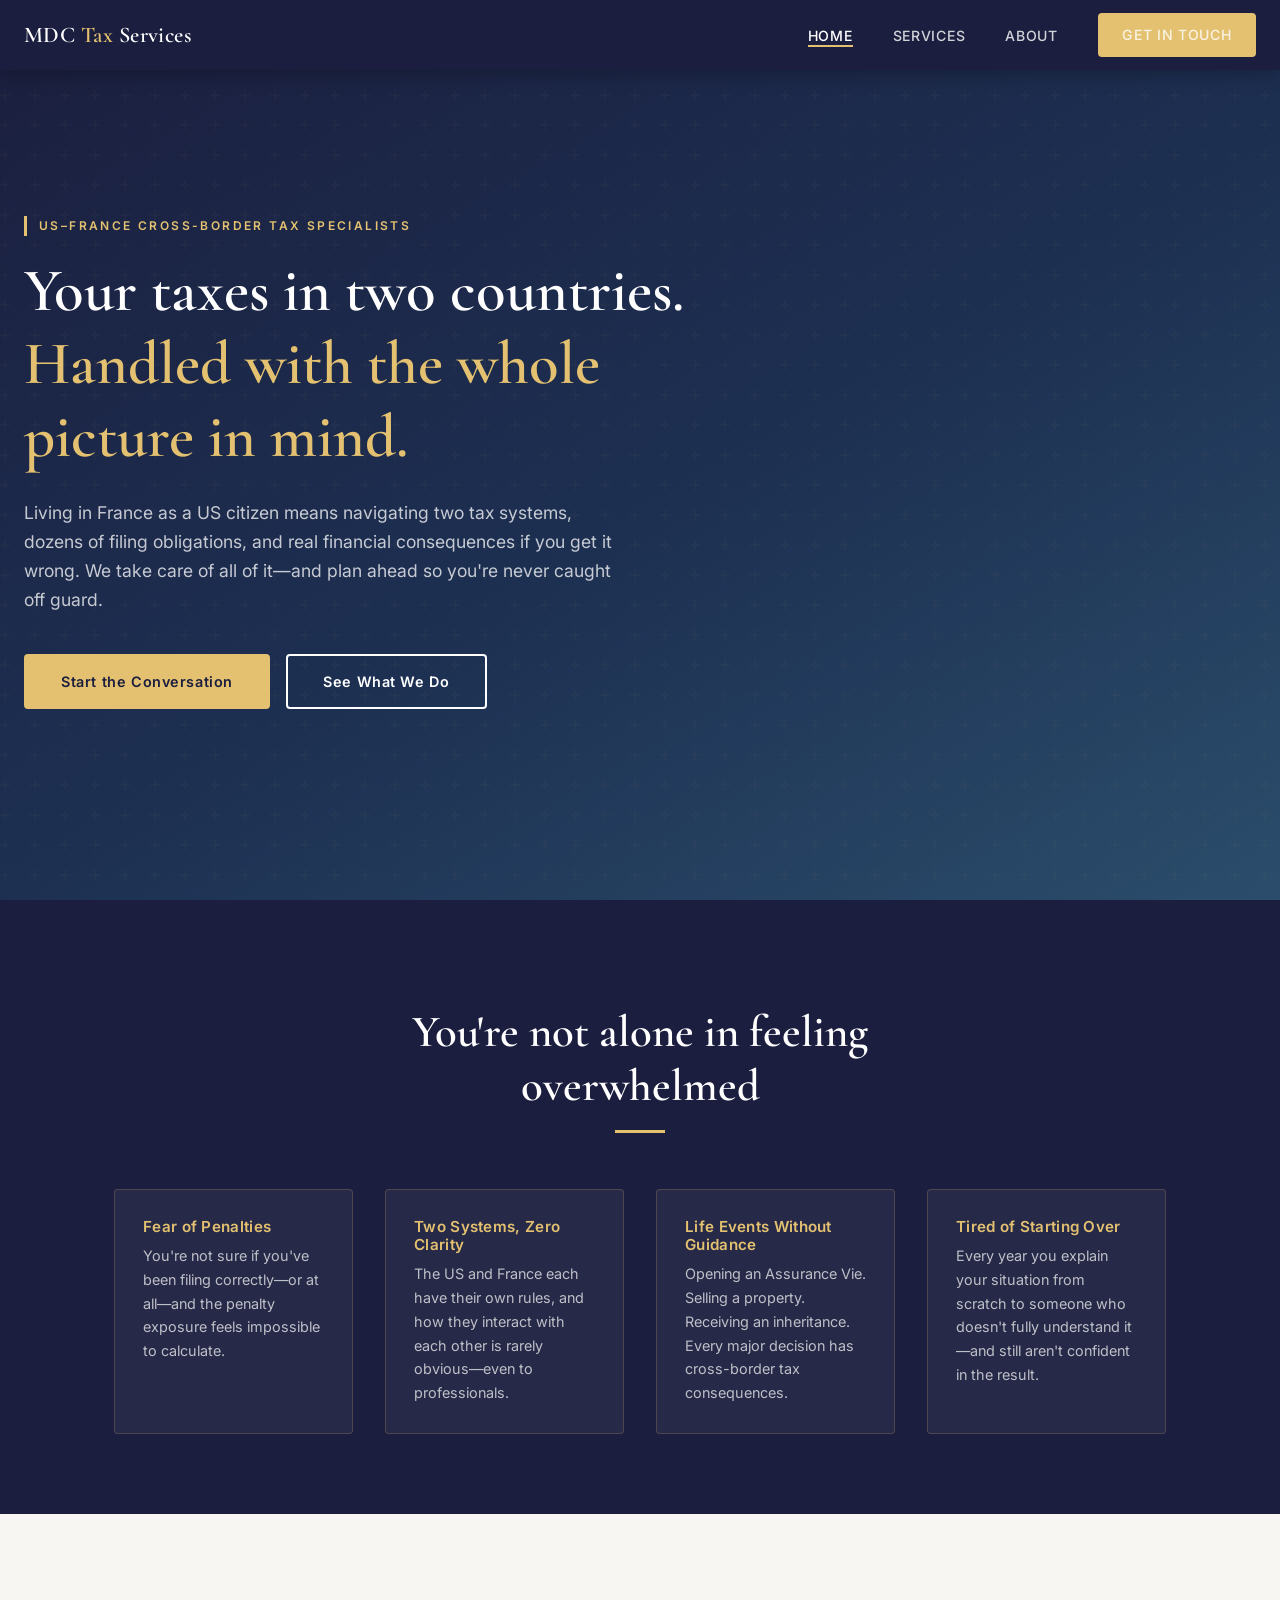
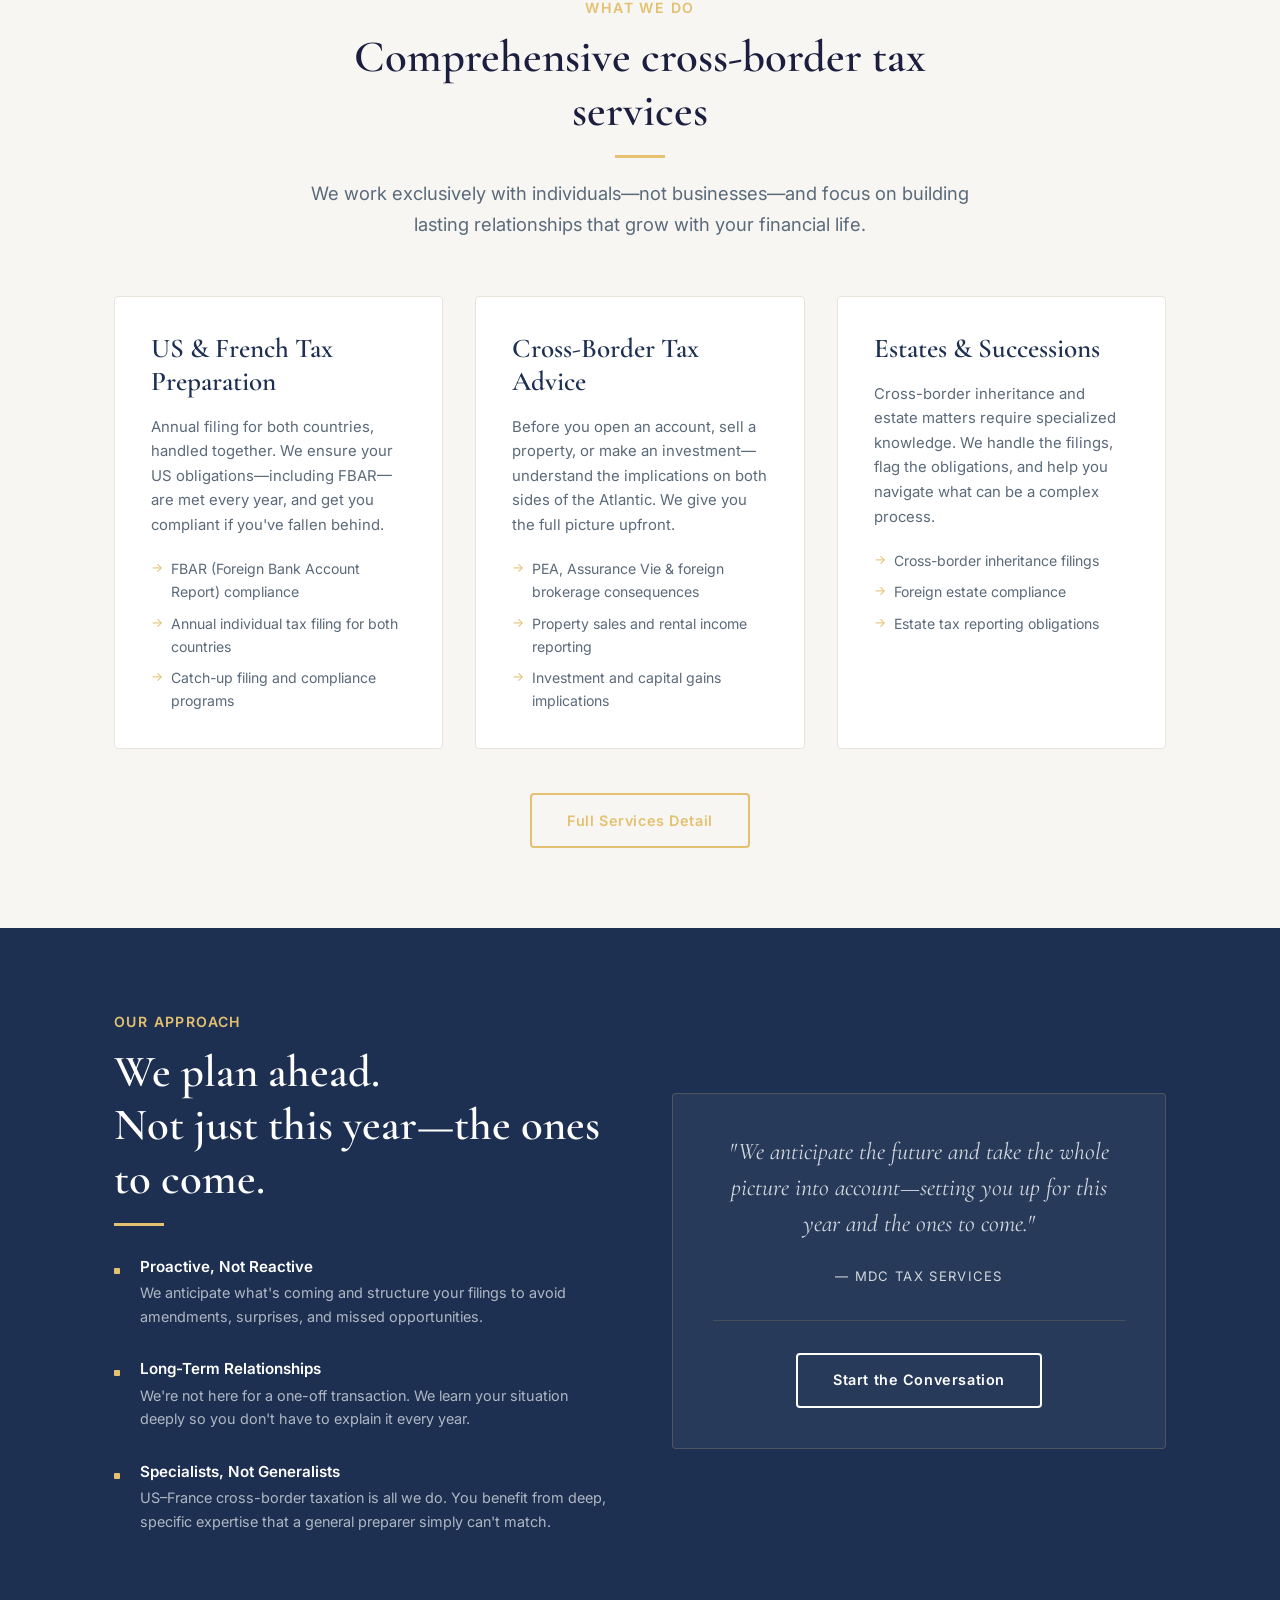
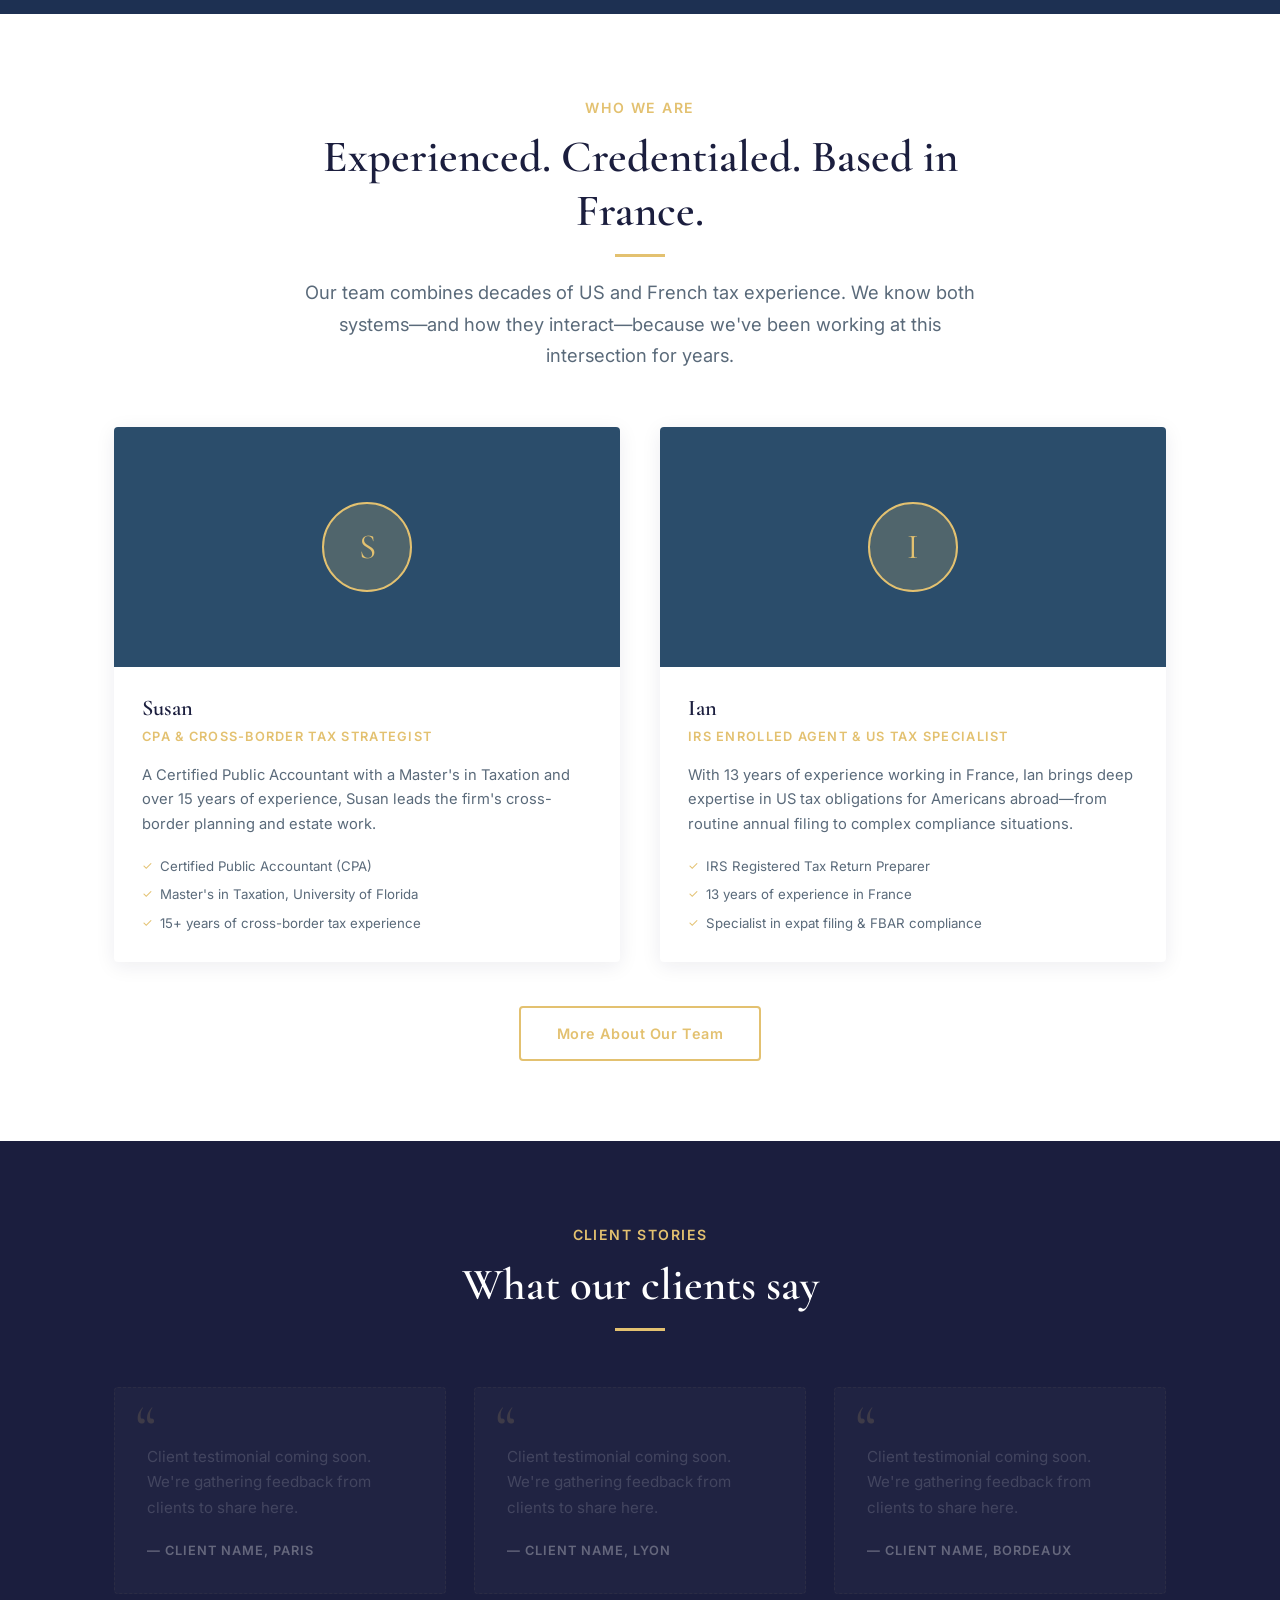
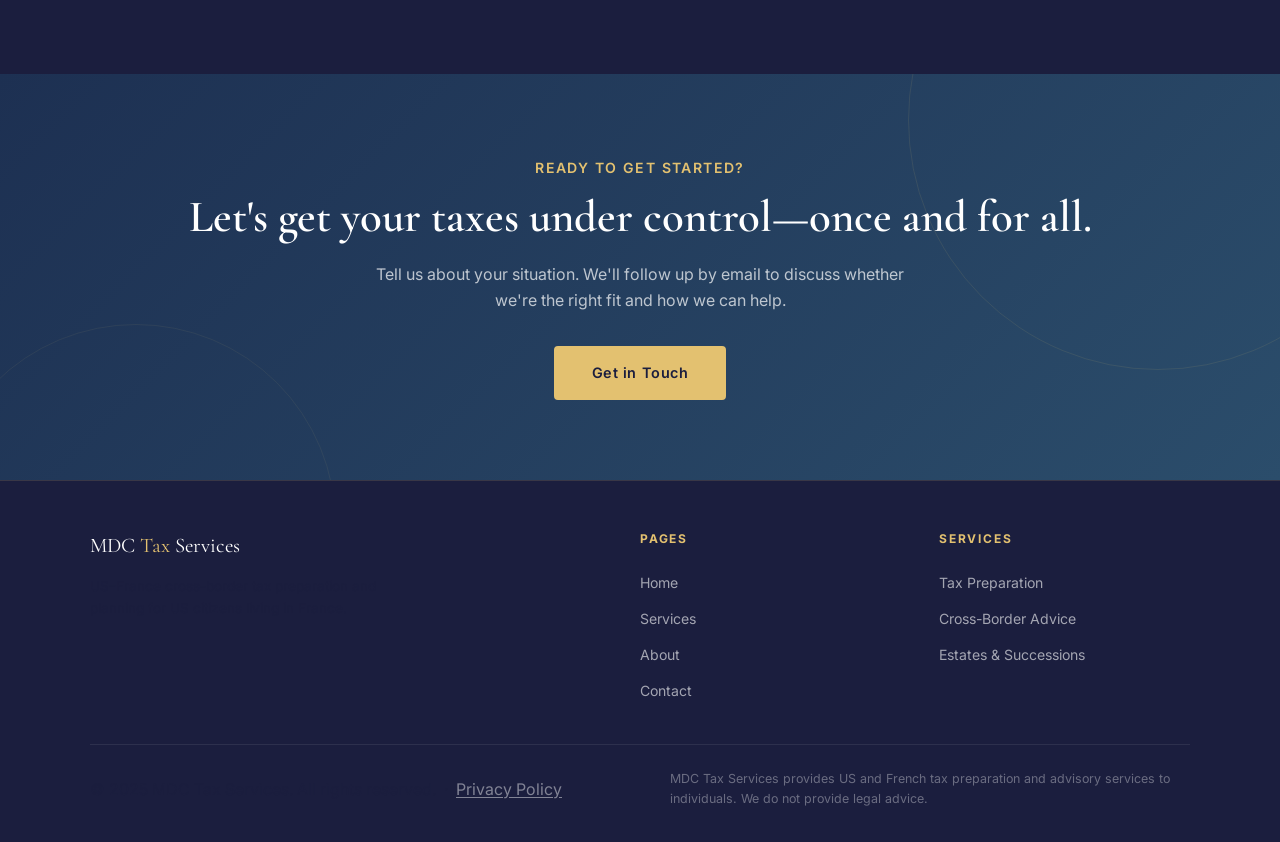
==== commit afca2109: "Privacy policy add and content style tweaks" ====
--- a/index.html
+++ b/index.html
@@ -50,28 +50,24 @@
   <section class="section section--dark" aria-labelledby="pain-heading">
     <div class="container">
       <div class="section__header">
-        <span class="section__label">Sound Familiar?</span>
+        <span class="section__label"></span>
         <h2 id="pain-heading">You're not alone in feeling overwhelmed</h2>
         <div class="gold-rule"></div>
       </div>
       <div class="pain-grid">
         <div class="pain-card">
-          <div class="pain-card__icon">⚠️</div>
           <h4>Fear of Penalties</h4>
           <p>You're not sure if you've been filing correctly—or at all—and the penalty exposure feels impossible to calculate.</p>
         </div>
         <div class="pain-card">
-          <div class="pain-card__icon">🗂️</div>
           <h4>Two Systems, Zero Clarity</h4>
           <p>The US and France each have their own rules, and how they interact with each other is rarely obvious—even to professionals.</p>
         </div>
         <div class="pain-card">
-          <div class="pain-card__icon">💼</div>
           <h4>Life Events Without Guidance</h4>
           <p>Opening an Assurance Vie. Selling a property. Receiving an inheritance. Every major decision has cross-border tax consequences.</p>
         </div>
         <div class="pain-card">
-          <div class="pain-card__icon">🔄</div>
           <h4>Tired of Starting Over</h4>
           <p>Every year you explain your situation from scratch to someone who doesn't fully understand it—and still aren't confident in the result.</p>
         </div>
@@ -90,7 +86,6 @@
       </div>
       <div class="services-grid">
         <div class="service-card">
-          <div class="service-card__number">01</div>
           <h3>US &amp; French Tax Preparation</h3>
           <p>Annual filing for both countries, handled together. We ensure your US obligations—including FBAR—are met every year, and get you compliant if you've fallen behind.</p>
           <ul class="service-card__list">
@@ -100,7 +95,6 @@
           </ul>
         </div>
         <div class="service-card">
-          <div class="service-card__number">02</div>
           <h3>Cross-Border Tax Advice</h3>
           <p>Before you open an account, sell a property, or make an investment—understand the implications on both sides of the Atlantic. We give you the full picture upfront.</p>
           <ul class="service-card__list">
@@ -110,7 +104,6 @@
           </ul>
         </div>
         <div class="service-card">
-          <div class="service-card__number">03</div>
           <h3>Estates &amp; Successions</h3>
           <p>Cross-border inheritance and estate matters require specialized knowledge. We handle the filings, flag the obligations, and help you navigate what can be a complex process.</p>
           <ul class="service-card__list">
@@ -136,21 +129,21 @@
           <div class="gold-rule gold-rule--left"></div>
           <div class="approach__points">
             <div class="approach__point">
-              <div class="approach__point-icon">🔭</div>
+              <div class="approach__point-marker"></div>
               <div>
                 <h4>Proactive, Not Reactive</h4>
                 <p>We anticipate what's coming and structure your filings to avoid amendments, surprises, and missed opportunities.</p>
               </div>
             </div>
             <div class="approach__point">
-              <div class="approach__point-icon">🤝</div>
+              <div class="approach__point-marker"></div>
               <div>
                 <h4>Long-Term Relationships</h4>
                 <p>We're not here for a one-off transaction. We learn your situation deeply so you don't have to explain it every year.</p>
               </div>
             </div>
             <div class="approach__point">
-              <div class="approach__point-icon">🌍</div>
+              <div class="approach__point-marker"></div>
               <div>
                 <h4>Specialists, Not Generalists</h4>
                 <p>US–France cross-border taxation is all we do. You benefit from deep, specific expertise that a general preparer simply can't match.</p>
@@ -181,6 +174,21 @@
         <p class="lead" style="margin-top:1.25rem;">Our team combines decades of US and French tax experience. We know both systems—and how they interact—because we've been working at this intersection for years.</p>
       </div>
       <div class="team-grid">
+        <div class="team-card">
+          <div class="team-card__photo">
+            <div class="team-card__photo-placeholder">S</div>
+          </div>
+          <div class="team-card__body">
+            <h3 class="team-card__name">Susan</h3>
+            <p class="team-card__title">CPA &amp; Cross-Border Tax Strategist</p>
+            <p class="team-card__bio">A Certified Public Accountant with a Master's in Taxation and over 15 years of experience, Susan leads the firm's cross-border planning and estate work.</p>
+            <ul class="team-card__credentials">
+              <li>Certified Public Accountant (CPA)</li>
+              <li>Master's in Taxation, University of Florida</li>
+              <li>15+ years of cross-border tax experience</li>
+            </ul>
+          </div>
+        </div>
         <div class="team-card">
           <div class="team-card__photo">
             <div class="team-card__photo-placeholder">I</div>
@@ -196,21 +204,6 @@
             </ul>
           </div>
         </div>
-        <div class="team-card">
-          <div class="team-card__photo">
-            <div class="team-card__photo-placeholder">S</div>
-          </div>
-          <div class="team-card__body">
-            <h3 class="team-card__name">Susan</h3>
-            <p class="team-card__title">CPA &amp; Cross-Border Tax Strategist</p>
-            <p class="team-card__bio">A Certified Public Accountant with a Master's in Taxation and over 15 years of experience, Susan leads the firm's cross-border planning and estate work.</p>
-            <ul class="team-card__credentials">
-              <li>Certified Public Accountant (CPA)</li>
-              <li>Master's in Taxation, University of Florida</li>
-              <li>15+ years of cross-border tax experience</li>
-            </ul>
-          </div>
-        </div>
       </div>
       <div style="text-align:center; margin-top:2.75rem;">
         <a href="about.html" class="btn btn--outline-gold">More About Our Team</a>
@@ -279,7 +272,7 @@
       </div>
     </div>
     <div class="footer__bottom">
-      <p>&copy; 2025 MDC Tax Services. All rights reserved.</p>
+      <p>&copy; 2025 MDC Tax Services. All rights reserved. &nbsp;&middot;&nbsp; <a href="privacy_policy.html" style="color:rgba(255,255,255,0.45); text-decoration:underline; text-underline-offset:2px;">Privacy Policy</a></p>
       <p class="footer__disclaimer">MDC Tax Services provides US and French tax preparation and advisory services to individuals. We do not provide legal advice.</p>
     </div>
   </footer>
--- a/css/style.css
+++ b/css/style.css
@@ -133,9 +133,9 @@
 .section__label {
   display: inline-block;
   font-family: var(--font-body);
-  font-size: 0.75rem;
-  font-weight: 600;
-  letter-spacing: 0.15em;
+  font-size: 0.88rem;
+  font-weight: 600;
+  letter-spacing: 0.1em;
   text-transform: uppercase;
   color: var(--gold);
   margin-bottom: 0.75rem;
@@ -481,17 +481,13 @@
   align-items: flex-start;
 }
 
-.approach__point-icon {
+.approach__point-marker {
   flex-shrink: 0;
-  width: 44px;
-  height: 44px;
-  background: rgba(227,193,112,0.15);
-  border-radius: 50%;
-  display: flex;
-  align-items: center;
-  justify-content: center;
-  font-size: 1.1rem;
-  margin-top: 2px;
+  width: 6px;
+  height: 6px;
+  background: var(--gold);
+  border-radius: 1px;
+  margin-top: 0.6em;
 }
 
 .approach__point h4 {
@@ -939,7 +935,6 @@
 .footer__disclaimer {
   font-size: 0.78rem;
   color: rgba(255,255,255,0.35);
-  max-width: 60ch;
 }
 
 /* ── Services Detail Page ──────────────────────────────────── */
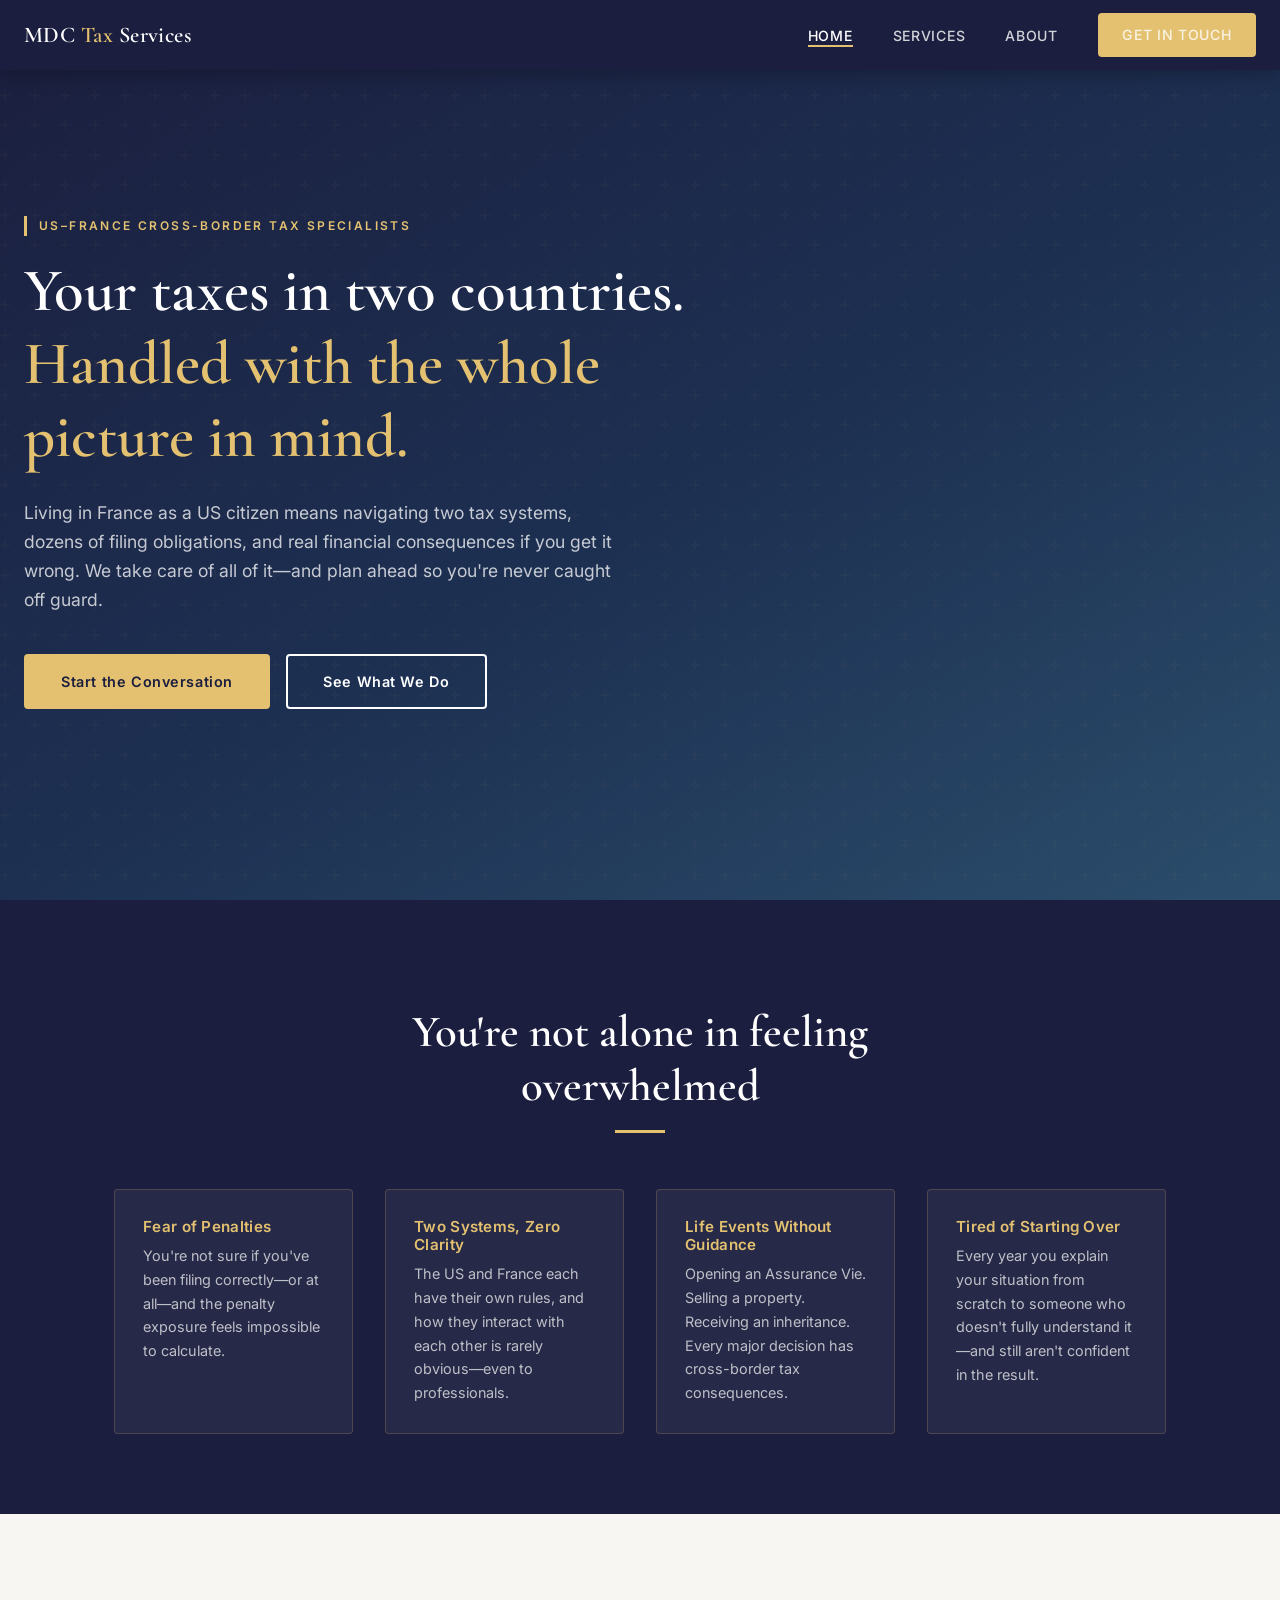
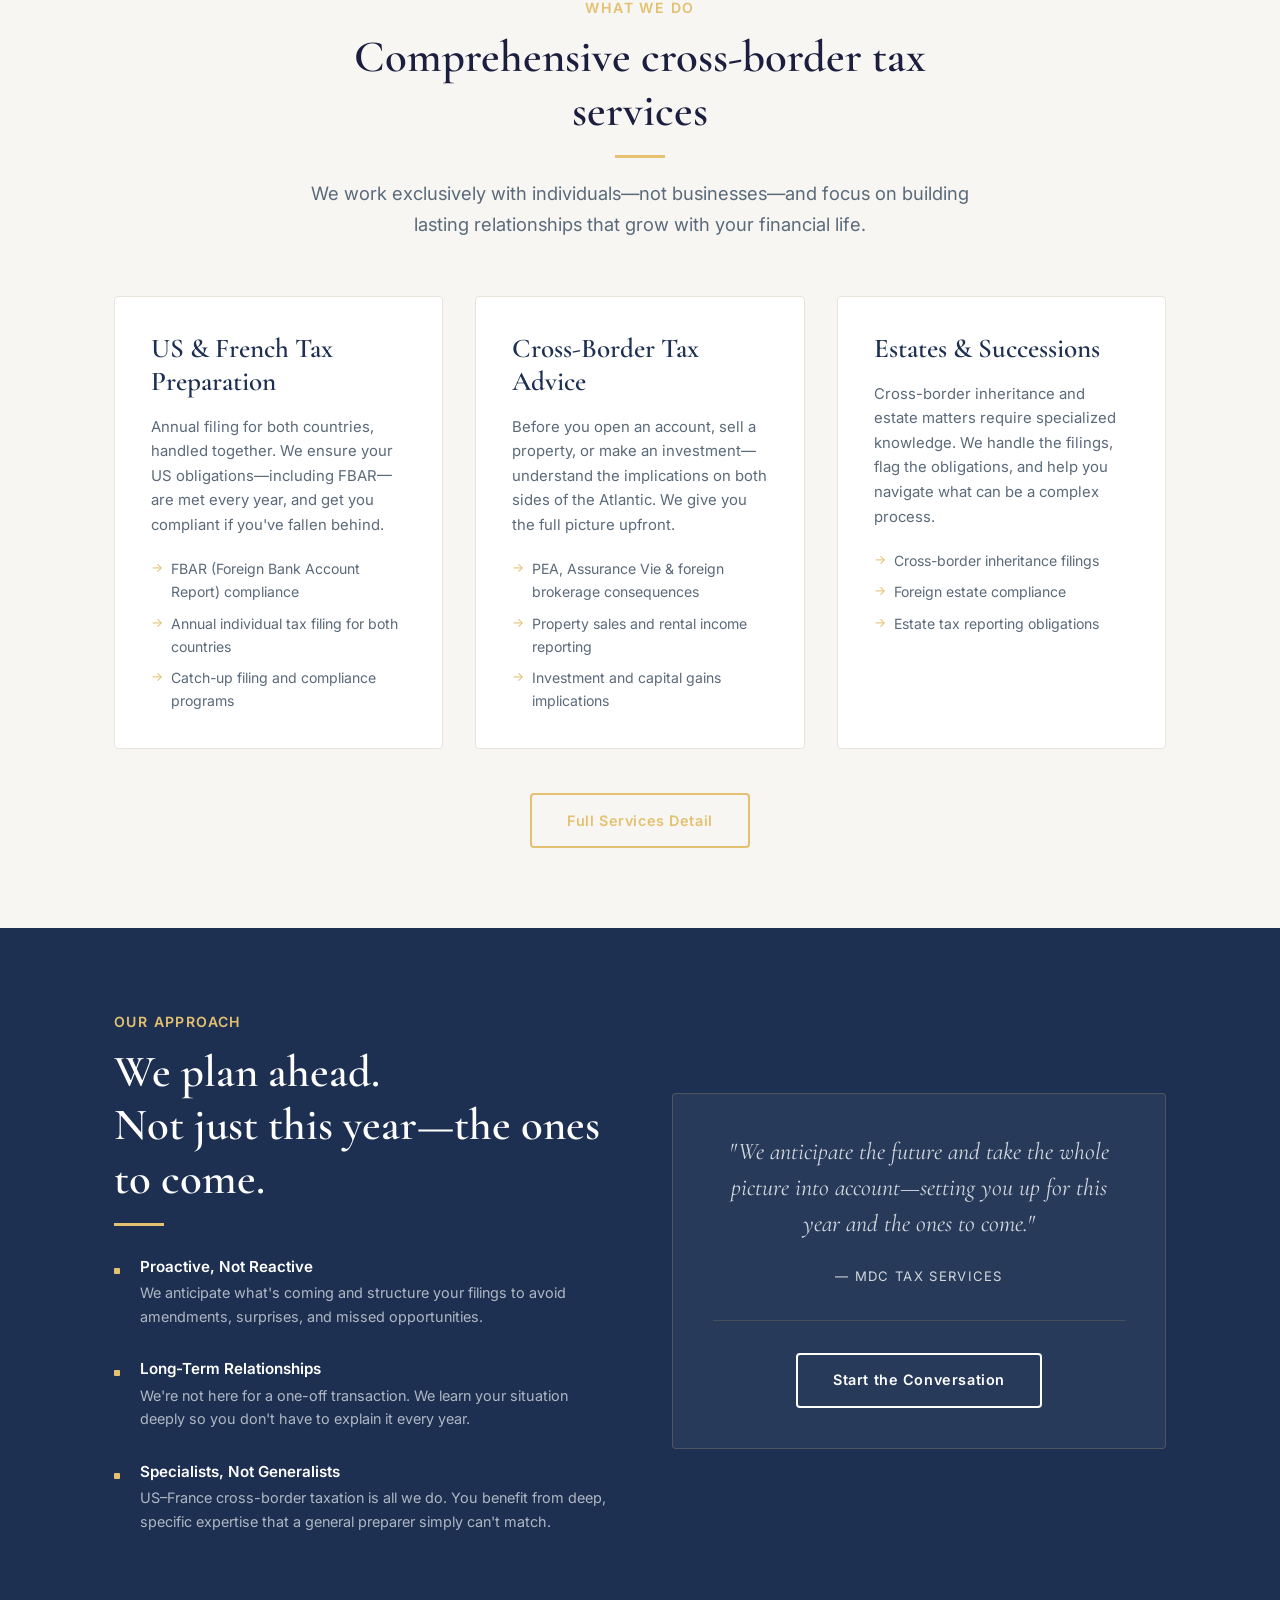
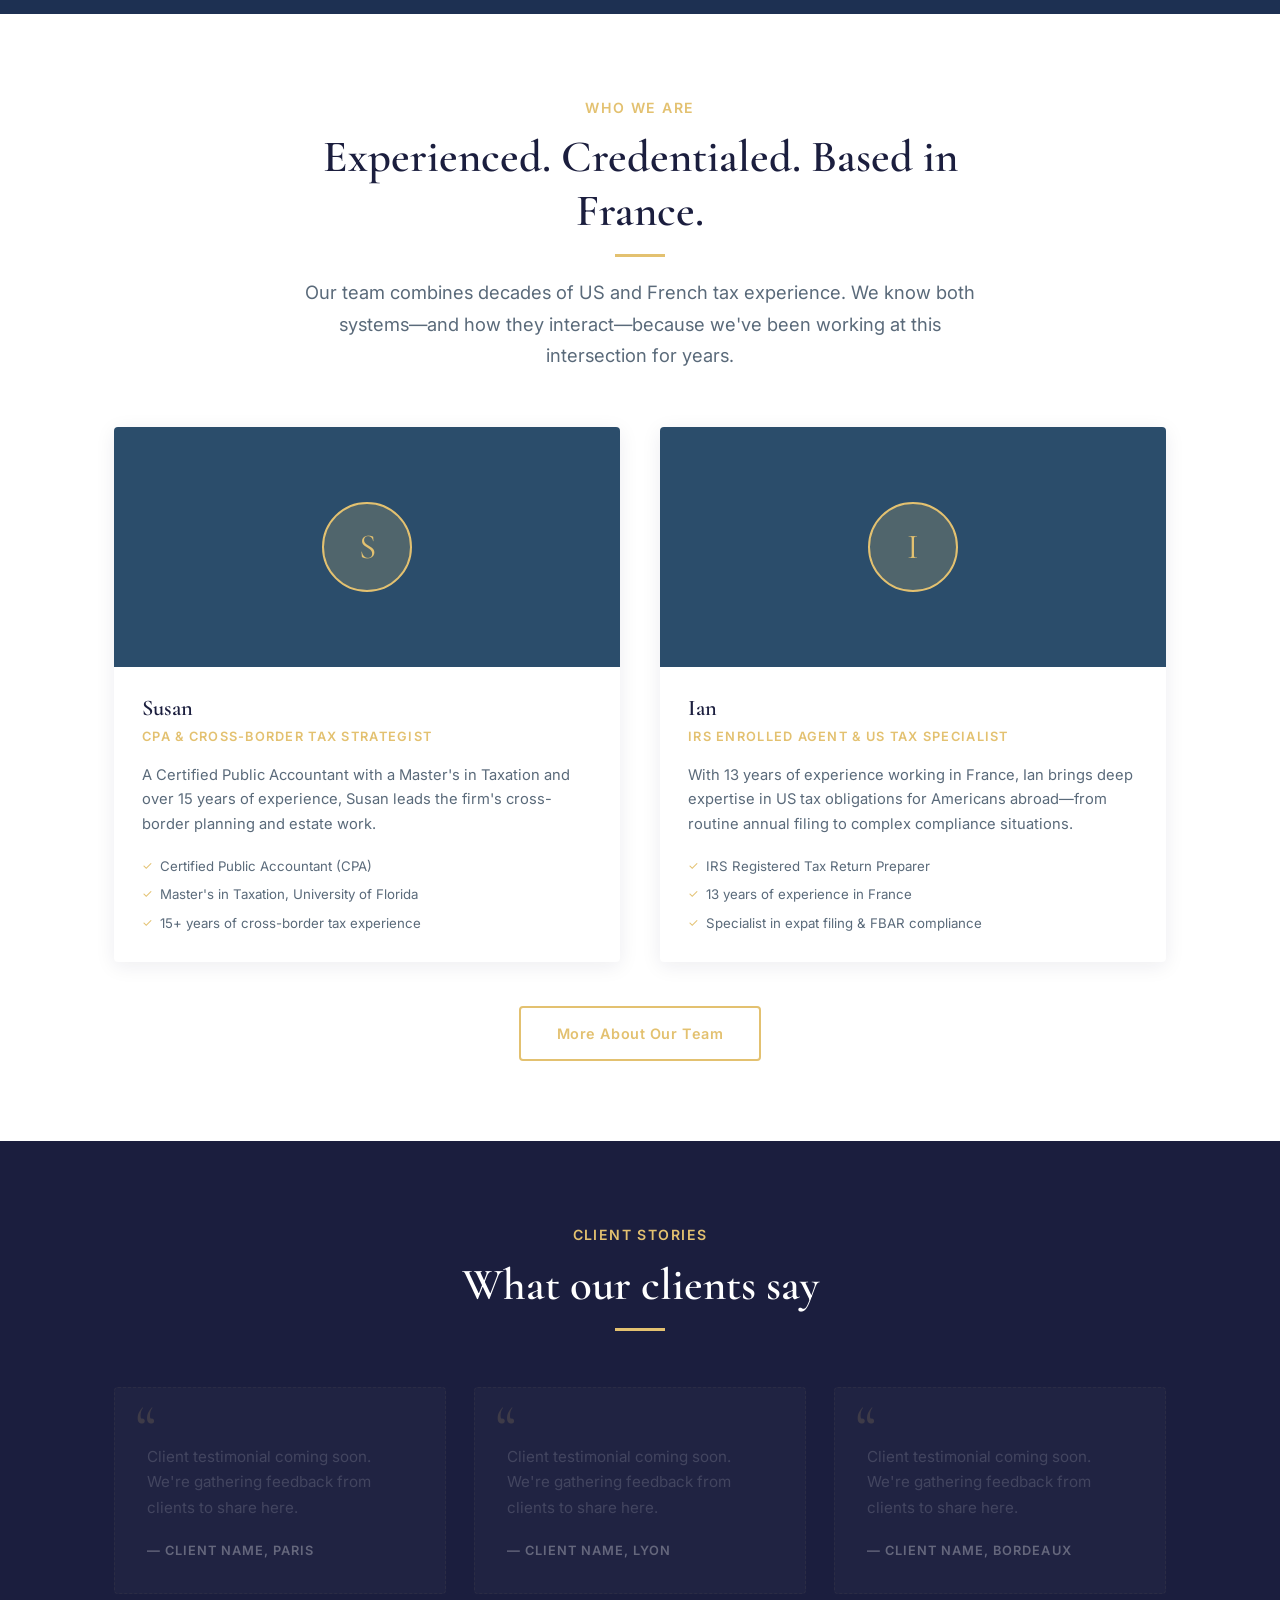
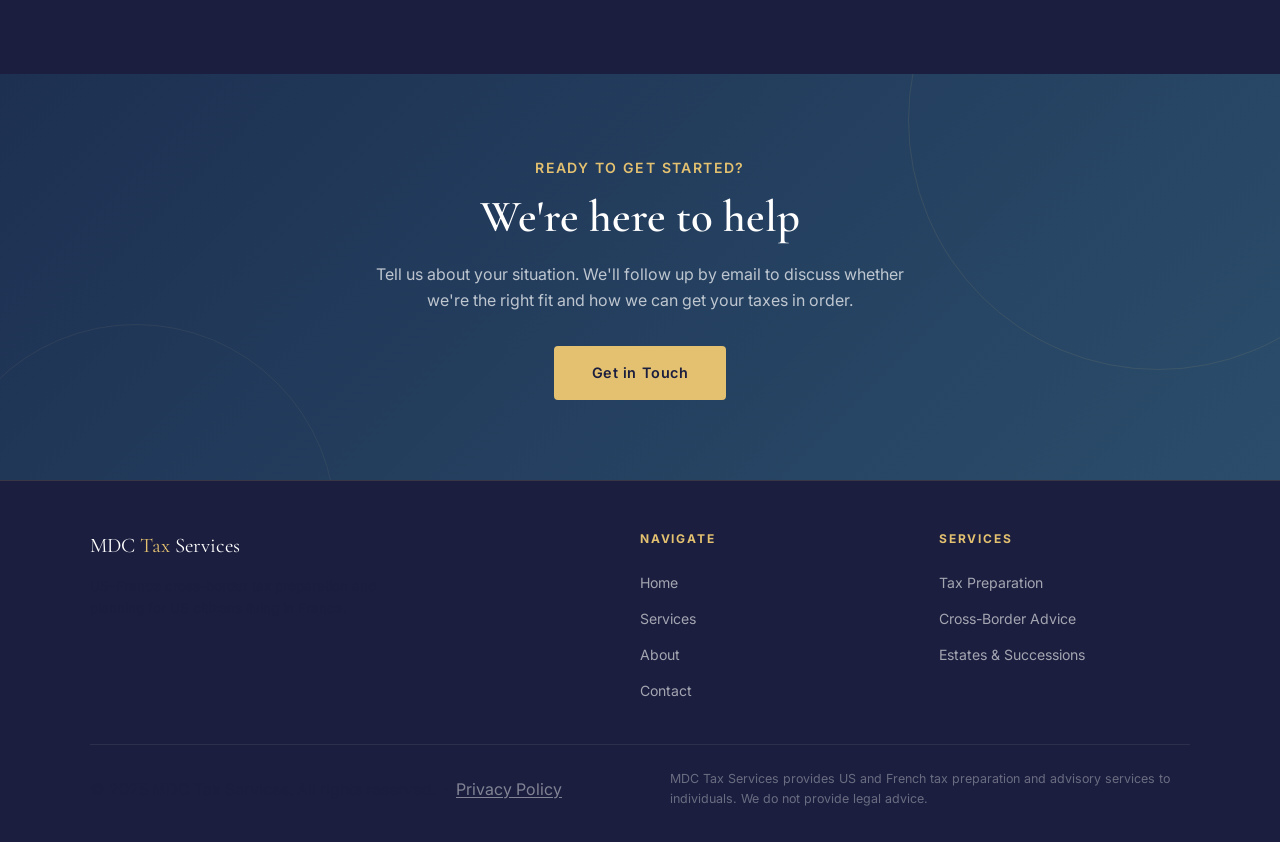
==== commit 9381ebf1: "Style and minor coteent updates to improve clarity and consistency across the site. No major structu" ====
--- a/index.html
+++ b/index.html
@@ -240,8 +240,8 @@
   <section class="cta-banner" aria-labelledby="cta-heading">
     <div class="container">
       <span class="section__label">Ready to Get Started?</span>
-      <h2 id="cta-heading">Let's get your taxes under control—once and for all.</h2>
-      <p>Tell us about your situation. We'll follow up by email to discuss whether we're the right fit and how we can help.</p>
+      <h2 id="cta-heading">We're here to help</h2>
+      <p>Tell us about your situation. We'll follow up by email to discuss whether we're the right fit and how we can get your taxes in order.</p>
       <a href="contact.html" class="btn btn--primary">Get in Touch</a>
     </div>
   </section>
@@ -254,7 +254,7 @@
         <p class="footer__tagline">US–France cross-border tax preparation and planning for US citizens living in France.</p>
       </div>
       <div>
-        <p class="footer__heading">Pages</p>
+        <p class="footer__heading">Navigate</p>
         <ul class="footer__links">
           <li><a href="index.html">Home</a></li>
           <li><a href="services.html">Services</a></li>
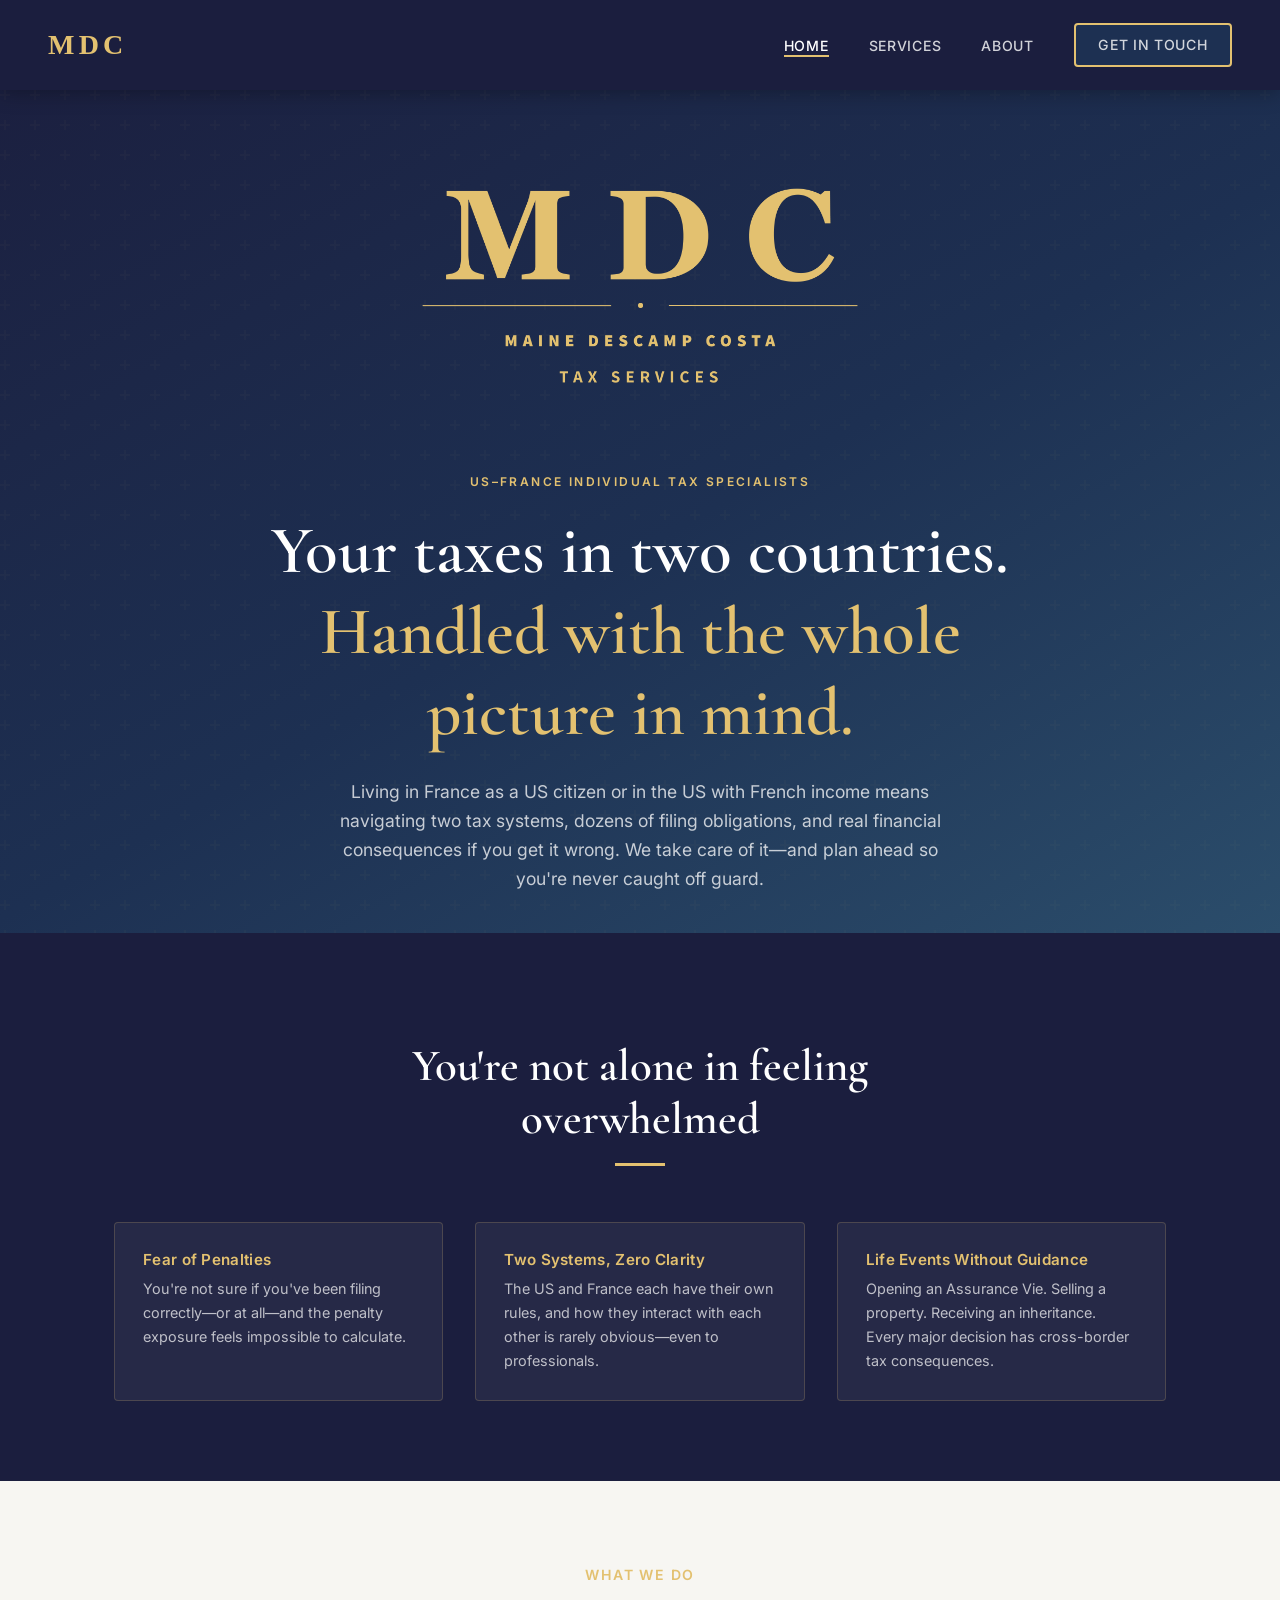
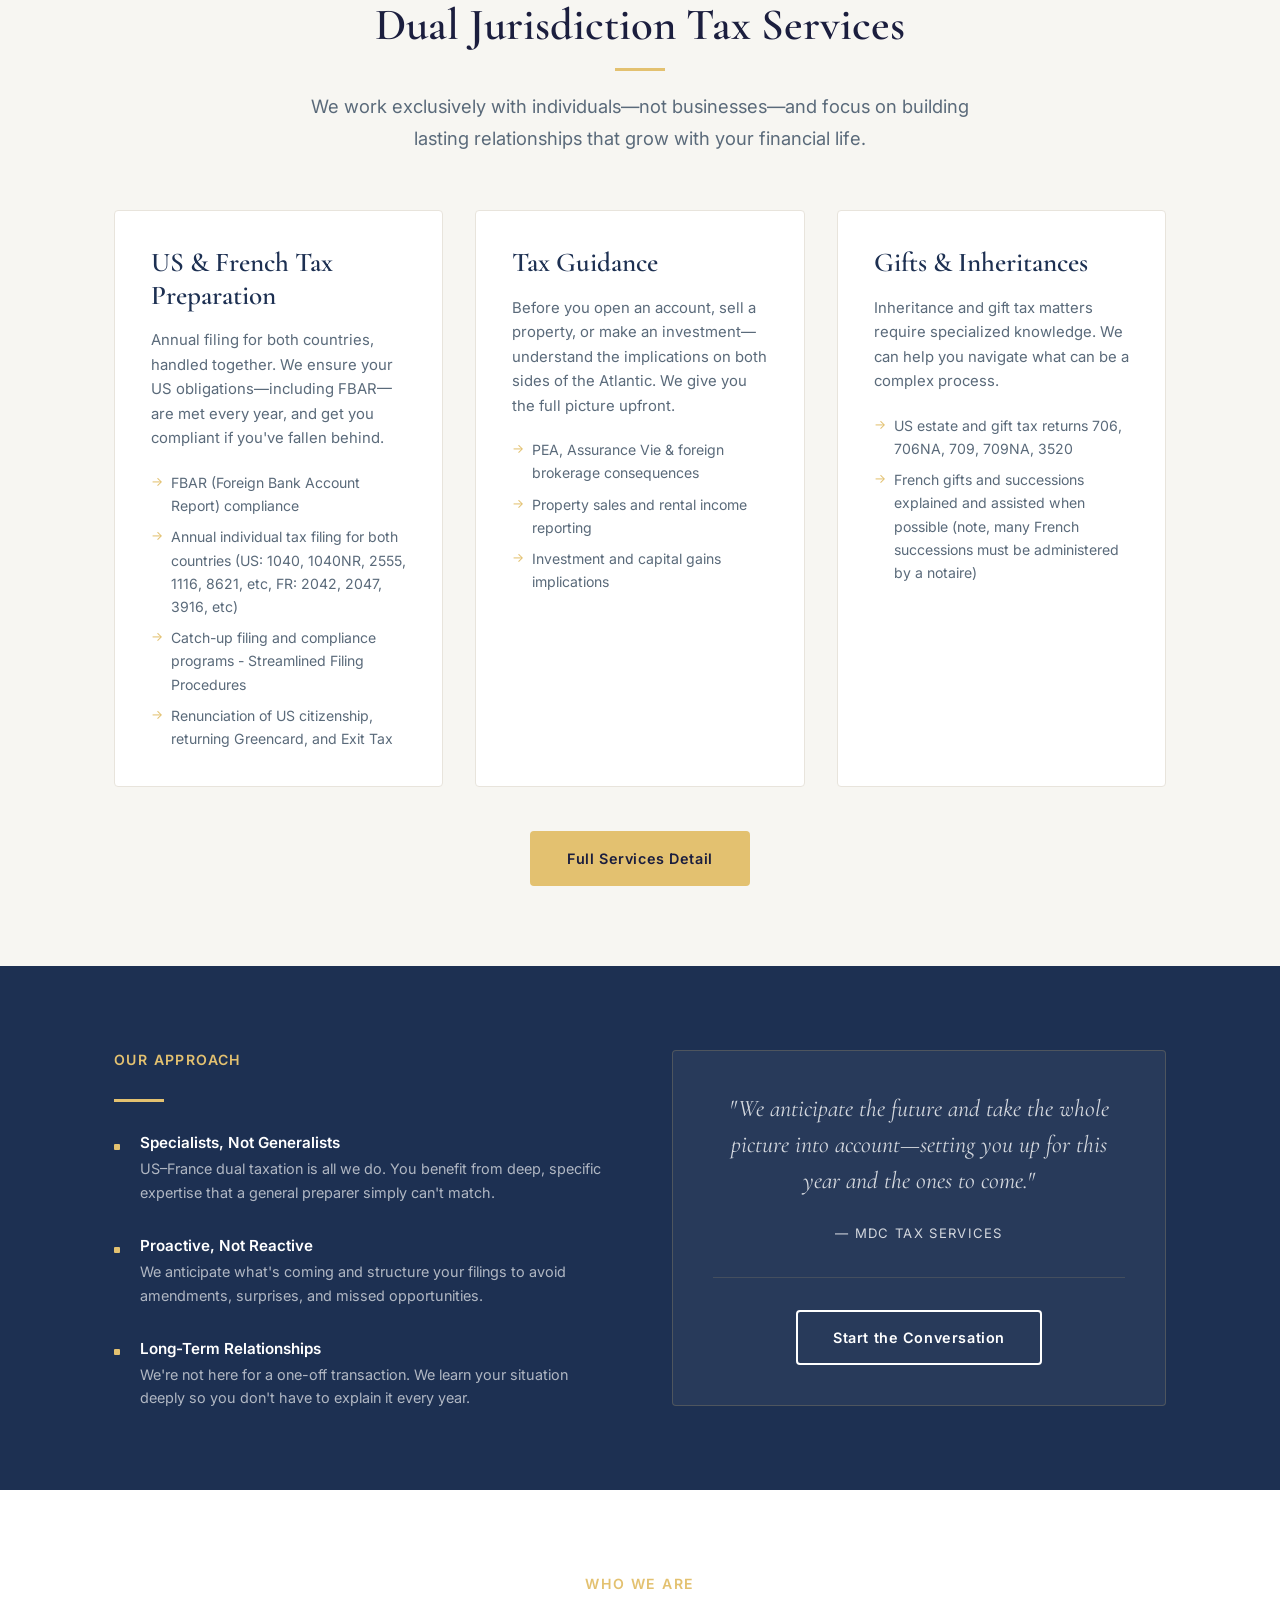
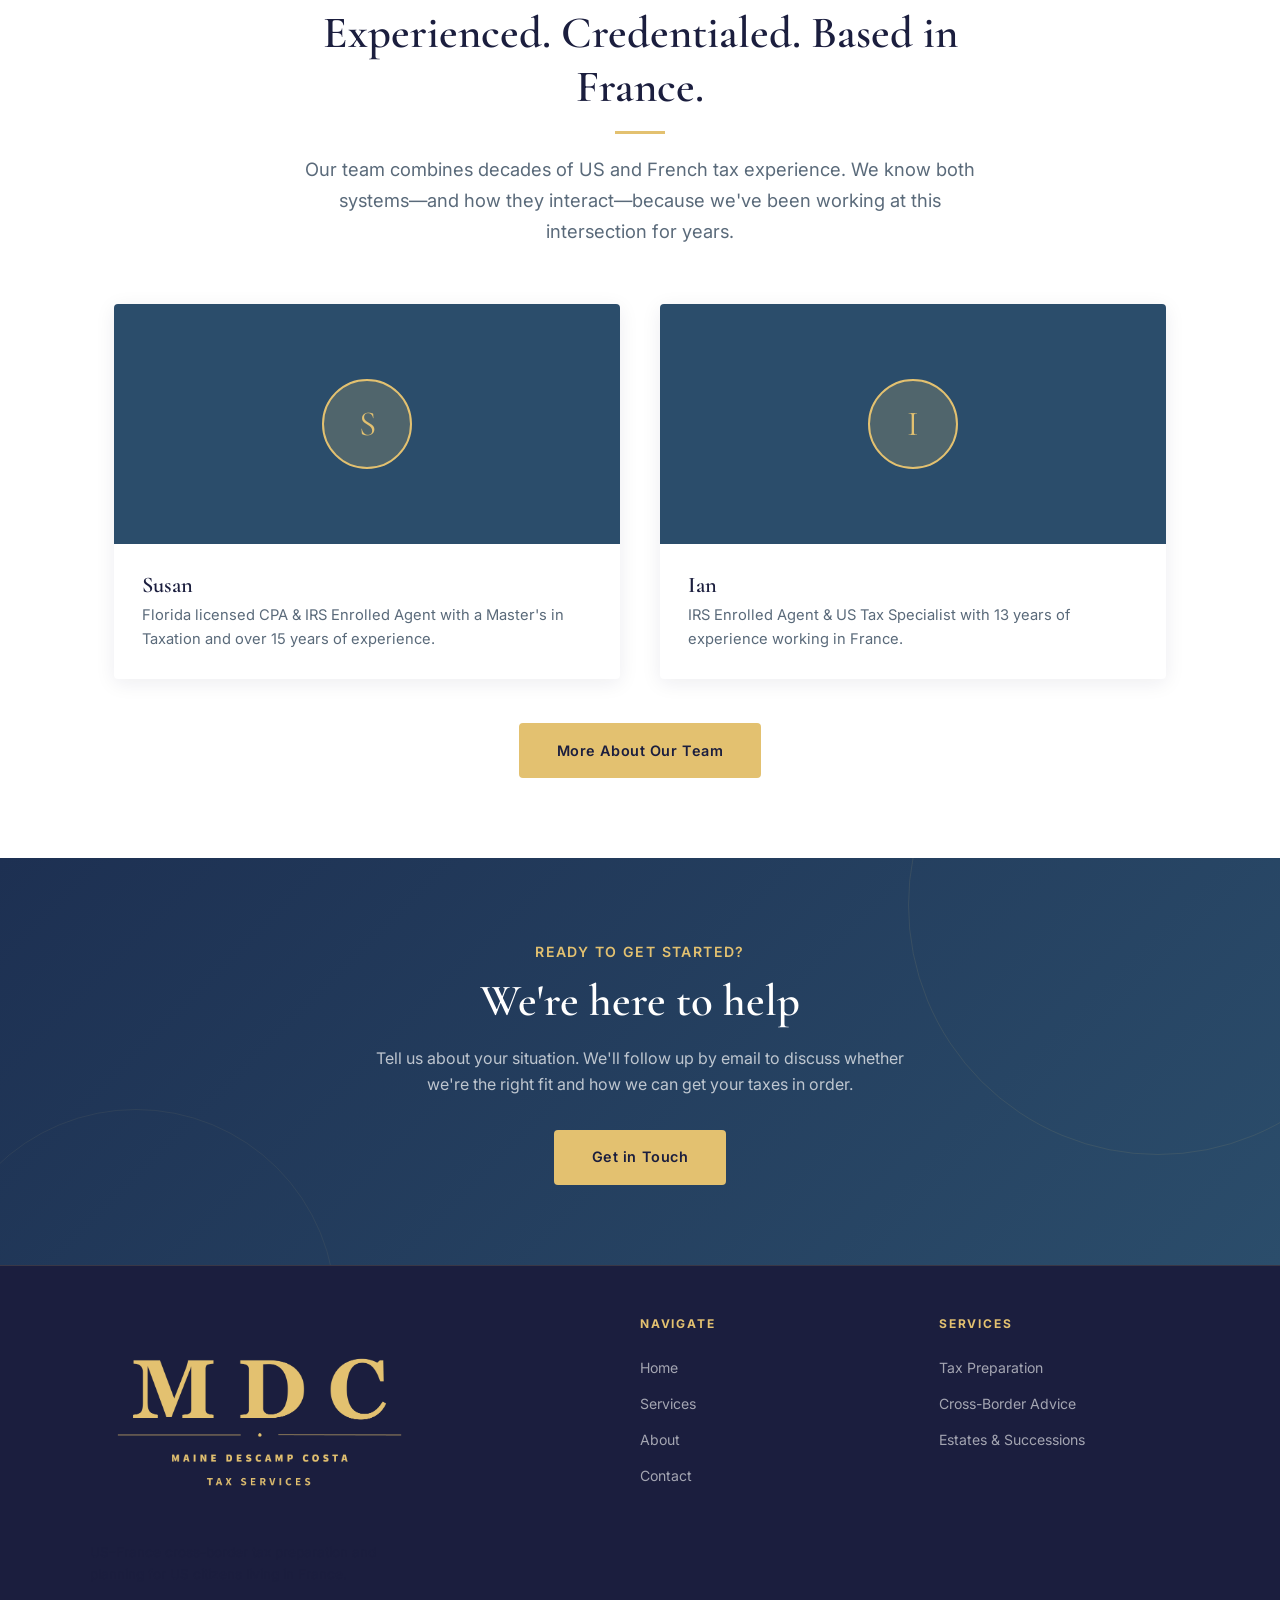
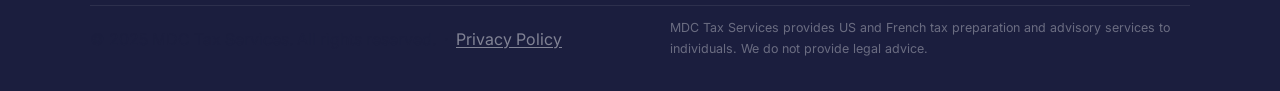
==== commit 3ddda168: "content updates from Susan and style improvements" ====
--- a/index.html
+++ b/index.html
@@ -9,12 +9,144 @@
   <link rel="preconnect" href="https://fonts.gstatic.com" crossorigin />
   <link href="https://fonts.googleapis.com/css2?family=Cormorant+Garamond:ital,wght@0,400;0,600;1,400&family=Inter:wght@400;500;600&display=swap" rel="stylesheet" />
   <link rel="stylesheet" href="css/style.css" />
+  <link rel="icon" type="image/png" href="assets/images/favicon.png" />
+  <style>
+    /* Option D: Centered full-width hero with a stats bar anchored at the bottom */
+    /* Navy/gold palette — inherits from style.css defaults, no override needed */
+    .hero {
+      min-height: 100vh;
+      padding: 120px 1.5rem 0;
+      display: flex;
+      flex-direction: column;
+      align-items: center;
+      justify-content: center;
+    }
+
+    .hero__content {
+      max-width: 760px;
+      margin: 0 auto;
+      text-align: center;
+      position: relative;
+      z-index: 1;
+    }
+
+    .hero__sub {
+      margin-left: auto;
+      margin-right: auto;
+    }
+
+    .hero__actions {
+      justify-content: center;
+    }
+
+    /* Stats bar anchored to the bottom of the hero */
+    .hero__stats-bar {
+      position: relative;
+      z-index: 1;
+      width: 100%;
+      max-width: var(--max-width);
+      margin: 4rem auto 0;
+      border-top: 1px solid rgba(227, 193, 112, 0.2);
+      padding: 2rem 0 2.5rem;
+      display: grid;
+      grid-template-columns: repeat(4, 1fr);
+      gap: 0;
+    }
+
+    .hero__stat-item {
+      text-align: center;
+      padding: 0 2rem;
+      border-right: 1px solid rgba(227, 193, 112, 0.15);
+    }
+
+    .hero__stat-item:last-child {
+      border-right: none;
+    }
+
+    .hero__stat-number {
+      font-family: 'Cormorant Garamond', serif;
+      font-size: 2.4rem;
+      font-weight: 600;
+      color: var(--gold);
+      line-height: 1;
+      display: block;
+      margin-bottom: 0.4rem;
+    }
+
+    .hero__stat-desc {
+      font-size: 0.78rem;
+      font-weight: 500;
+      letter-spacing: 0.04em;
+      color: rgba(255, 255, 255, 0.55);
+      line-height: 1.4;
+      max-width: none;
+      text-align: center;
+    }
+
+    .hero__logo {
+      width: min(520px, 82%);
+      height: auto;
+      display: block;
+      position: relative;
+      z-index: 1;
+      margin-bottom: 16px;
+    }
+
+    .hero .btn--primary {
+      padding: 1.1rem 3rem;
+      font-size: 1rem;
+    }
+
+    /* Inverted outline-gold: solid by default, outline on hover */
+    .btn--outline-gold {
+      background: var(--gold);
+      color: var(--navy-deep);
+      border-color: var(--gold);
+    }
+
+    .btn--outline-gold:hover {
+      background: transparent;
+      color: var(--gold);
+      border-color: var(--gold);
+    }
+
+    /* Wider headline for centered layout */
+    .hero__content h1 {
+      font-size: clamp(2.6rem, 5.5vw, 4.2rem);
+    }
+
+    @media (max-width: 768px) {
+      .hero__stats-bar {
+        grid-template-columns: repeat(2, 1fr);
+        gap: 1.5rem 0;
+      }
+
+      .hero__stat-item:nth-child(2) {
+        border-right: none;
+      }
+
+      .hero__stat-item {
+        padding: 0 1rem;
+      }
+
+      .hero__actions {
+        flex-direction: column;
+        align-items: center;
+      }
+    }
+
+    @media (max-width: 480px) {
+      .hero__stats-bar {
+        grid-template-columns: 1fr 1fr;
+      }
+    }
+  </style>
 </head>
 <body>
 
   <!-- ── Navigation ─────────────────────────────────────────── -->
   <nav class="site-nav" aria-label="Main navigation">
-    <a href="index.html" class="nav__logo">MDC <span>Tax</span> Services</a>
+    <a href="/" class="nav__logo">MDC</a>
     <ul class="nav__links" id="navLinks" role="list">
       <li><a href="index.html" class="active">Home</a></li>
       <li><a href="services.html">Services</a></li>
@@ -28,22 +160,24 @@
     </button>
   </nav>
 
-  <!-- ── Hero ───────────────────────────────────────────────── -->
+  <!-- ── Hero: Option D — Centered + Stats Bar ──────────────── -->
   <section class="hero" aria-labelledby="hero-heading">
+
+    <img src="assets/images/mdc-logo-transparent.png" alt="MDC Tax Services" class="hero__logo" />
+
+    <!-- Centered copy -->
     <div class="hero__content">
-      <span class="hero__eyebrow">US–France Cross-Border Tax Specialists</span>
+      <span class="hero__eyebrow" style="border-left:none; padding-left:0;">US–France Individual Tax Specialists</span>
       <h1 id="hero-heading">
         Your taxes in two countries.<br />
         <em>Handled with the whole picture in mind.</em>
       </h1>
       <p class="hero__sub">
-        Living in France as a US citizen means navigating two tax systems, dozens of filing obligations, and real financial consequences if you get it wrong. We take care of all of it—and plan ahead so you're never caught off guard.
+        Living in France as a US citizen or in the US with French income means navigating two tax systems, dozens of filing obligations, and real financial consequences if you get it wrong. We take care of it—and plan ahead so you're never caught off guard.
       </p>
-      <div class="hero__actions">
-        <a href="contact.html" class="btn btn--primary">Start the Conversation</a>
-        <a href="services.html" class="btn btn--outline">See What We Do</a>
-      </div>
-    </div>
+    </div>
+
+    
   </section>
 
   <!-- ── Pain Points ─────────────────────────────────────────── -->
@@ -67,11 +201,7 @@
           <h4>Life Events Without Guidance</h4>
           <p>Opening an Assurance Vie. Selling a property. Receiving an inheritance. Every major decision has cross-border tax consequences.</p>
         </div>
-        <div class="pain-card">
-          <h4>Tired of Starting Over</h4>
-          <p>Every year you explain your situation from scratch to someone who doesn't fully understand it—and still aren't confident in the result.</p>
-        </div>
-      </div>
+        </div>
     </div>
   </section>
 
@@ -80,7 +210,7 @@
     <div class="container">
       <div class="section__header">
         <span class="section__label">What We Do</span>
-        <h2 id="services-heading">Comprehensive cross-border tax services</h2>
+        <h2 id="services-heading">Dual Jurisdiction Tax Services</h2>
         <div class="gold-rule"></div>
         <p class="lead" style="margin-top:1.25rem;">We work exclusively with individuals—not businesses—and focus on building lasting relationships that grow with your financial life.</p>
       </div>
@@ -90,12 +220,13 @@
           <p>Annual filing for both countries, handled together. We ensure your US obligations—including FBAR—are met every year, and get you compliant if you've fallen behind.</p>
           <ul class="service-card__list">
             <li>FBAR (Foreign Bank Account Report) compliance</li>
-            <li>Annual individual tax filing for both countries</li>
-            <li>Catch-up filing and compliance programs</li>
+            <li>Annual individual tax filing for both countries (US: 1040, 1040NR, 2555, 1116, 8621, etc, FR: 2042, 2047, 3916, etc)</li>
+            <li>Catch-up filing and compliance programs - Streamlined Filing Procedures</li>
+            <li>Renunciation of US citizenship, returning Greencard, and Exit Tax</li>
           </ul>
         </div>
         <div class="service-card">
-          <h3>Cross-Border Tax Advice</h3>
+          <h3>Tax Guidance</h3>
           <p>Before you open an account, sell a property, or make an investment—understand the implications on both sides of the Atlantic. We give you the full picture upfront.</p>
           <ul class="service-card__list">
             <li>PEA, Assurance Vie &amp; foreign brokerage consequences</li>
@@ -104,12 +235,11 @@
           </ul>
         </div>
         <div class="service-card">
-          <h3>Estates &amp; Successions</h3>
-          <p>Cross-border inheritance and estate matters require specialized knowledge. We handle the filings, flag the obligations, and help you navigate what can be a complex process.</p>
+          <h3>Gifts &amp; Inheritances</h3>
+          <p>Inheritance and gift tax matters require specialized knowledge. We can help you navigate what can be a complex process.</p>
           <ul class="service-card__list">
-            <li>Cross-border inheritance filings</li>
-            <li>Foreign estate compliance</li>
-            <li>Estate tax reporting obligations</li>
+            <li>US estate and gift tax returns 706, 706NA, 709, 709NA, 3520</li>
+            <li>French gifts and successions explained and assisted when possible (note, many French successions must be administered by a notaire)</li>
           </ul>
         </div>
       </div>
@@ -125,9 +255,15 @@
       <div class="approach-grid">
         <div>
           <span class="section__label">Our Approach</span>
-          <h2 id="approach-heading" style="color:var(--white); margin-bottom:0.5rem;">We plan ahead.<br />Not just this year—the ones to come.</h2>
           <div class="gold-rule gold-rule--left"></div>
           <div class="approach__points">
+            <div class="approach__point">
+              <div class="approach__point-marker"></div>
+              <div>
+                <h4>Specialists, Not Generalists</h4>
+                <p>US–France dual taxation is all we do. You benefit from deep, specific expertise that a general preparer simply can't match.</p>
+              </div>
+            </div>
             <div class="approach__point">
               <div class="approach__point-marker"></div>
               <div>
@@ -142,13 +278,6 @@
                 <p>We're not here for a one-off transaction. We learn your situation deeply so you don't have to explain it every year.</p>
               </div>
             </div>
-            <div class="approach__point">
-              <div class="approach__point-marker"></div>
-              <div>
-                <h4>Specialists, Not Generalists</h4>
-                <p>US–France cross-border taxation is all we do. You benefit from deep, specific expertise that a general preparer simply can't match.</p>
-              </div>
-            </div>
           </div>
         </div>
         <div class="approach__visual">
@@ -180,13 +309,7 @@
           </div>
           <div class="team-card__body">
             <h3 class="team-card__name">Susan</h3>
-            <p class="team-card__title">CPA &amp; Cross-Border Tax Strategist</p>
-            <p class="team-card__bio">A Certified Public Accountant with a Master's in Taxation and over 15 years of experience, Susan leads the firm's cross-border planning and estate work.</p>
-            <ul class="team-card__credentials">
-              <li>Certified Public Accountant (CPA)</li>
-              <li>Master's in Taxation, University of Florida</li>
-              <li>15+ years of cross-border tax experience</li>
-            </ul>
+            <p class="team-card__bio">Florida licensed CPA & IRS Enrolled Agent with a Master's in Taxation and over 15 years of experience.</p>
           </div>
         </div>
         <div class="team-card">
@@ -195,13 +318,7 @@
           </div>
           <div class="team-card__body">
             <h3 class="team-card__name">Ian</h3>
-            <p class="team-card__title">IRS Enrolled Agent &amp; US Tax Specialist</p>
-            <p class="team-card__bio">With 13 years of experience working in France, Ian brings deep expertise in US tax obligations for Americans abroad—from routine annual filing to complex compliance situations.</p>
-            <ul class="team-card__credentials">
-              <li>IRS Registered Tax Return Preparer</li>
-              <li>13 years of experience in France</li>
-              <li>Specialist in expat filing &amp; FBAR compliance</li>
-            </ul>
+            <p class="team-card__bio">IRS Enrolled Agent & US Tax Specialist with 13 years of experience working in France.</p>
           </div>
         </div>
       </div>
@@ -211,32 +328,7 @@
     </div>
   </section>
 
-  <!-- ── Testimonials ────────────────────────────────────────── -->
-  <section class="section section--dark" aria-labelledby="testimonials-heading">
-    <div class="container">
-      <div class="section__header">
-        <span class="section__label">Client Stories</span>
-        <h2 id="testimonials-heading">What our clients say</h2>
-        <div class="gold-rule"></div>
-      </div>
-      <div class="testimonials-grid">
-        <div class="testimonial-card testimonial-card--placeholder">
-          <p class="testimonial-card__text">Client testimonial coming soon. We're gathering feedback from clients to share here.</p>
-          <p class="testimonial-card__author">— Client Name, Paris</p>
-        </div>
-        <div class="testimonial-card testimonial-card--placeholder">
-          <p class="testimonial-card__text">Client testimonial coming soon. We're gathering feedback from clients to share here.</p>
-          <p class="testimonial-card__author">— Client Name, Lyon</p>
-        </div>
-        <div class="testimonial-card testimonial-card--placeholder">
-          <p class="testimonial-card__text">Client testimonial coming soon. We're gathering feedback from clients to share here.</p>
-          <p class="testimonial-card__author">— Client Name, Bordeaux</p>
-        </div>
-      </div>
-    </div>
-  </section>
-
-  <!-- ── CTA Banner ──────────────────────────────────────────── -->
+    <!-- ── CTA Banner ──────────────────────────────────────────── -->
   <section class="cta-banner" aria-labelledby="cta-heading">
     <div class="container">
       <span class="section__label">Ready to Get Started?</span>
@@ -250,7 +342,7 @@
   <footer class="site-footer" aria-label="Site footer">
     <div class="footer__inner">
       <div>
-        <p class="footer__brand-name">MDC <span>Tax</span> Services</p>
+        <img src="assets/images/mdc-logo-transparent.png" alt="MDC Tax Services" class="footer__logo" />
         <p class="footer__tagline">US–France cross-border tax preparation and planning for US citizens living in France.</p>
       </div>
       <div>
@@ -278,5 +370,17 @@
   </footer>
 
   <script src="js/main.js"></script>
+  <script src="https://identity.netlify.com/v1/netlify-identity-widget.js"></script>
+  <script>
+    if (window.netlifyIdentity) {
+      window.netlifyIdentity.on("init", function(user) {
+        if (!user) {
+          window.netlifyIdentity.on("login", function() {
+            document.location.href = "/admin/";
+          });
+        }
+      });
+    }
+  </script>
 </body>
 </html>
--- a/css/style.css
+++ b/css/style.css
@@ -163,7 +163,7 @@
 .btn--primary {
   background: var(--gold);
   color: var(--navy-deep);
-  border-color: var(--gold);
+  border-color: transparent;
 }
 
 .btn--primary:hover {
@@ -216,8 +216,8 @@
   right: 0;
   z-index: 100;
   background: var(--navy-deep);
-  padding: 0 1.5rem;
-  height: 70px;
+  padding: 0 3rem;
+  height: 90px;
   display: flex;
   align-items: center;
   justify-content: space-between;
@@ -226,16 +226,14 @@
 }
 
 .nav__logo {
-  font-family: var(--font-heading);
-  font-size: 1.4rem;
-  font-weight: 600;
-  color: var(--white);
-  letter-spacing: 0.02em;
-}
-
-.nav__logo span {
-  color: var(--gold);
-}
+  font-family: Georgia, serif;
+  font-weight: bold;
+  color: #E3C170;
+  font-size: 28px;
+  letter-spacing: 0.15em;
+  text-decoration: none;
+}
+
 
 .nav__links {
   display: flex;
@@ -278,6 +276,16 @@
 .nav__cta {
   padding: 0.5rem 1.4rem;
   font-size: 0.82rem;
+  background: #1D3052;
+  color: #E3C170;
+  border-color: #E3C170;
+}
+
+.nav__cta:hover {
+  background: #E3C170;
+  color: #1D3052;
+  border-color: #E3C170;
+  transform: translateY(-1px);
 }
 
 .nav__hamburger {
@@ -308,7 +316,7 @@
   background: linear-gradient(150deg, var(--navy-deep) 0%, var(--navy-dark) 55%, var(--navy-mid) 100%);
   display: flex;
   align-items: center;
-  padding: 100px 1.5rem 5rem;
+  padding: 120px 1.5rem 5rem;
   position: relative;
   overflow: hidden;
 }
@@ -875,6 +883,7 @@
   display: grid;
   grid-template-columns: 2fr 1fr 1fr;
   gap: 3rem;
+  align-items: start;
 }
 
 .footer__brand-name {
@@ -888,6 +897,13 @@
   color: var(--gold);
 }
 
+.footer__logo {
+  height: 13.5rem;
+  width: auto;
+  display: block;
+  margin-bottom: 0.75rem;
+}
+
 .footer__tagline {
   font-size: 0.85rem;
   line-height: 1.6;
@@ -921,8 +937,8 @@
 
 .footer__bottom {
   max-width: var(--max-width);
-  margin: 2.5rem auto 0;
-  padding-top: 1.5rem;
+  margin: 1.25rem auto 0;
+  padding-top: 0.75rem;
   border-top: 1px solid rgba(255,255,255,0.08);
   display: flex;
   justify-content: space-between;
@@ -1025,7 +1041,8 @@
 
 .not-offered-box li {
   font-size: 0.9rem;
-  color: var(--text-muted);
+  font-weight: 500;
+  color: var(--navy-dark);
   padding-left: 1.1rem;
   position: relative;
 }
@@ -1034,8 +1051,9 @@
   content: '✕';
   position: absolute;
   left: 0;
-  color: var(--slate);
-  font-size: 0.7rem;
+  color: var(--gold);
+  font-size: 0.85rem;
+  font-weight: 700;
 }
 
 /* ── About Page ────────────────────────────────────────────── */
@@ -1107,7 +1125,7 @@
 
   .hero {
     min-height: auto;
-    padding-top: 110px;
+    padding-top: 120px;
     padding-bottom: 4rem;
   }
 
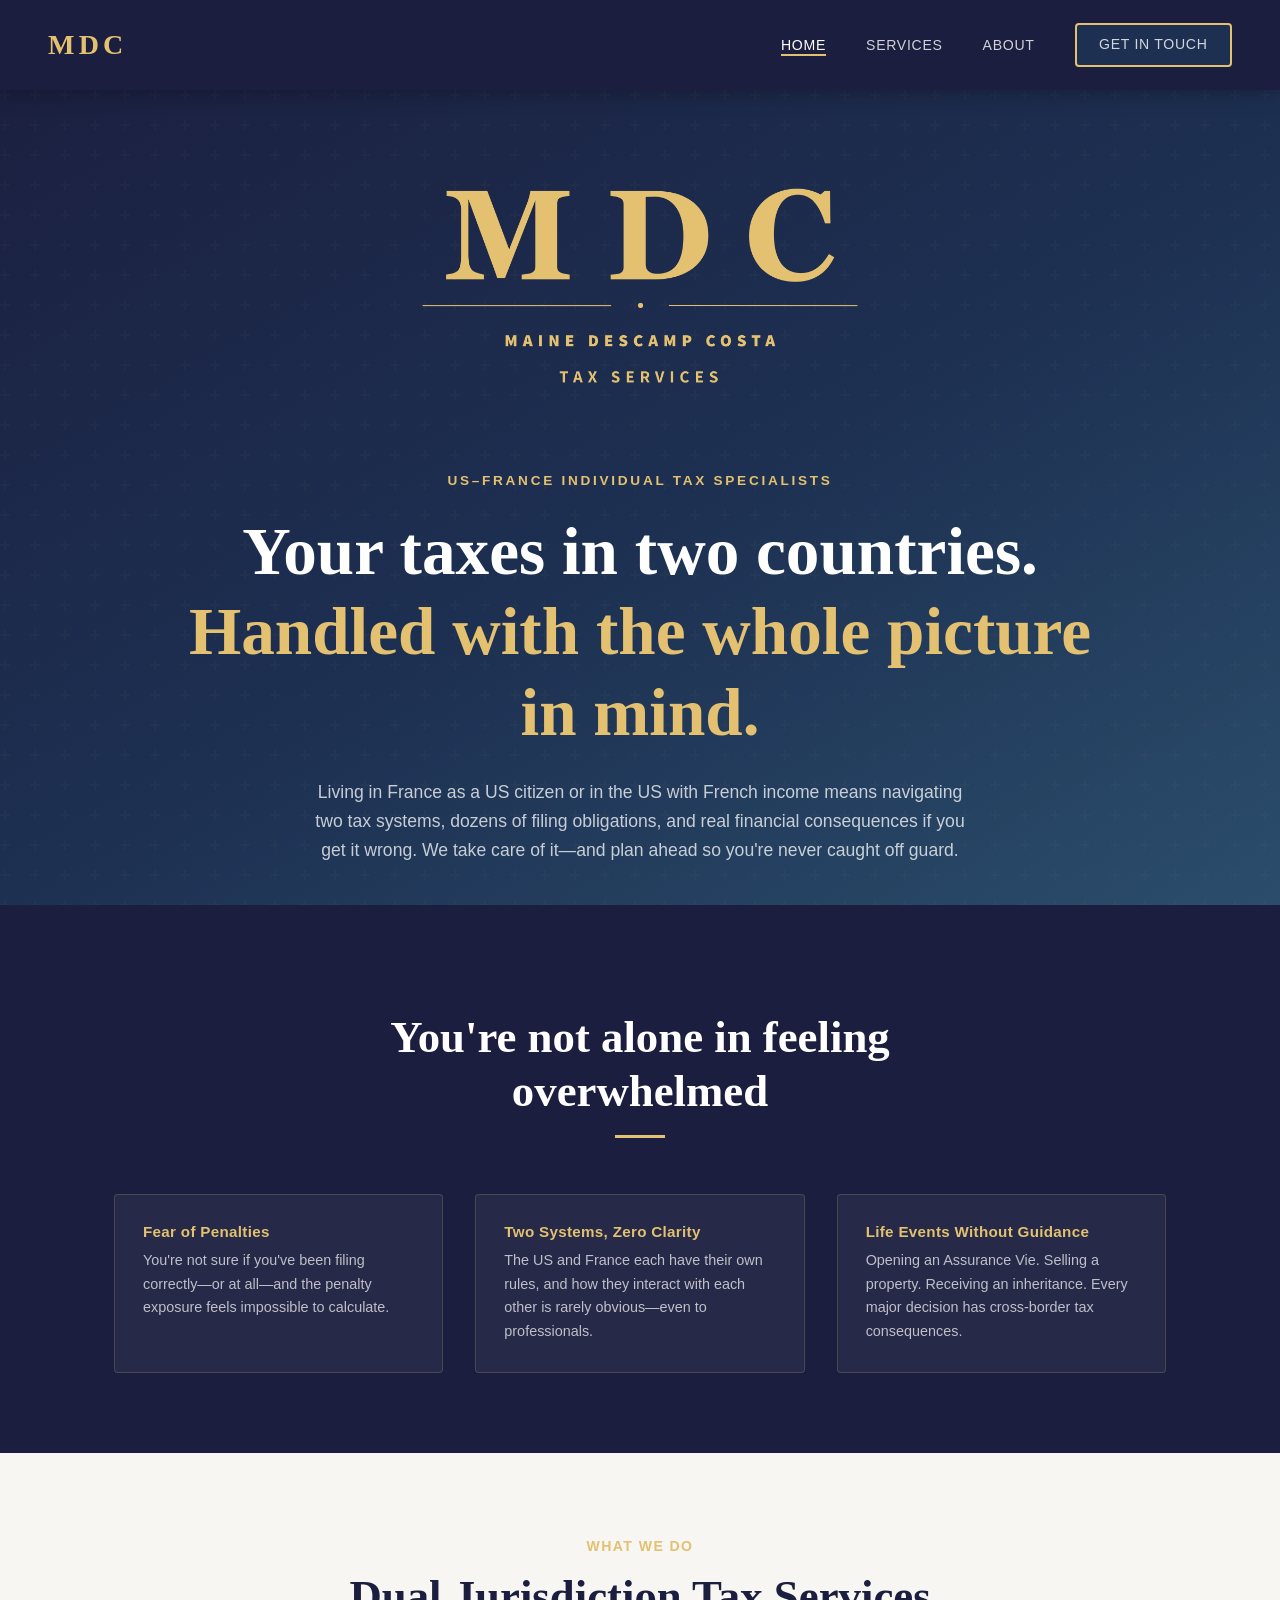
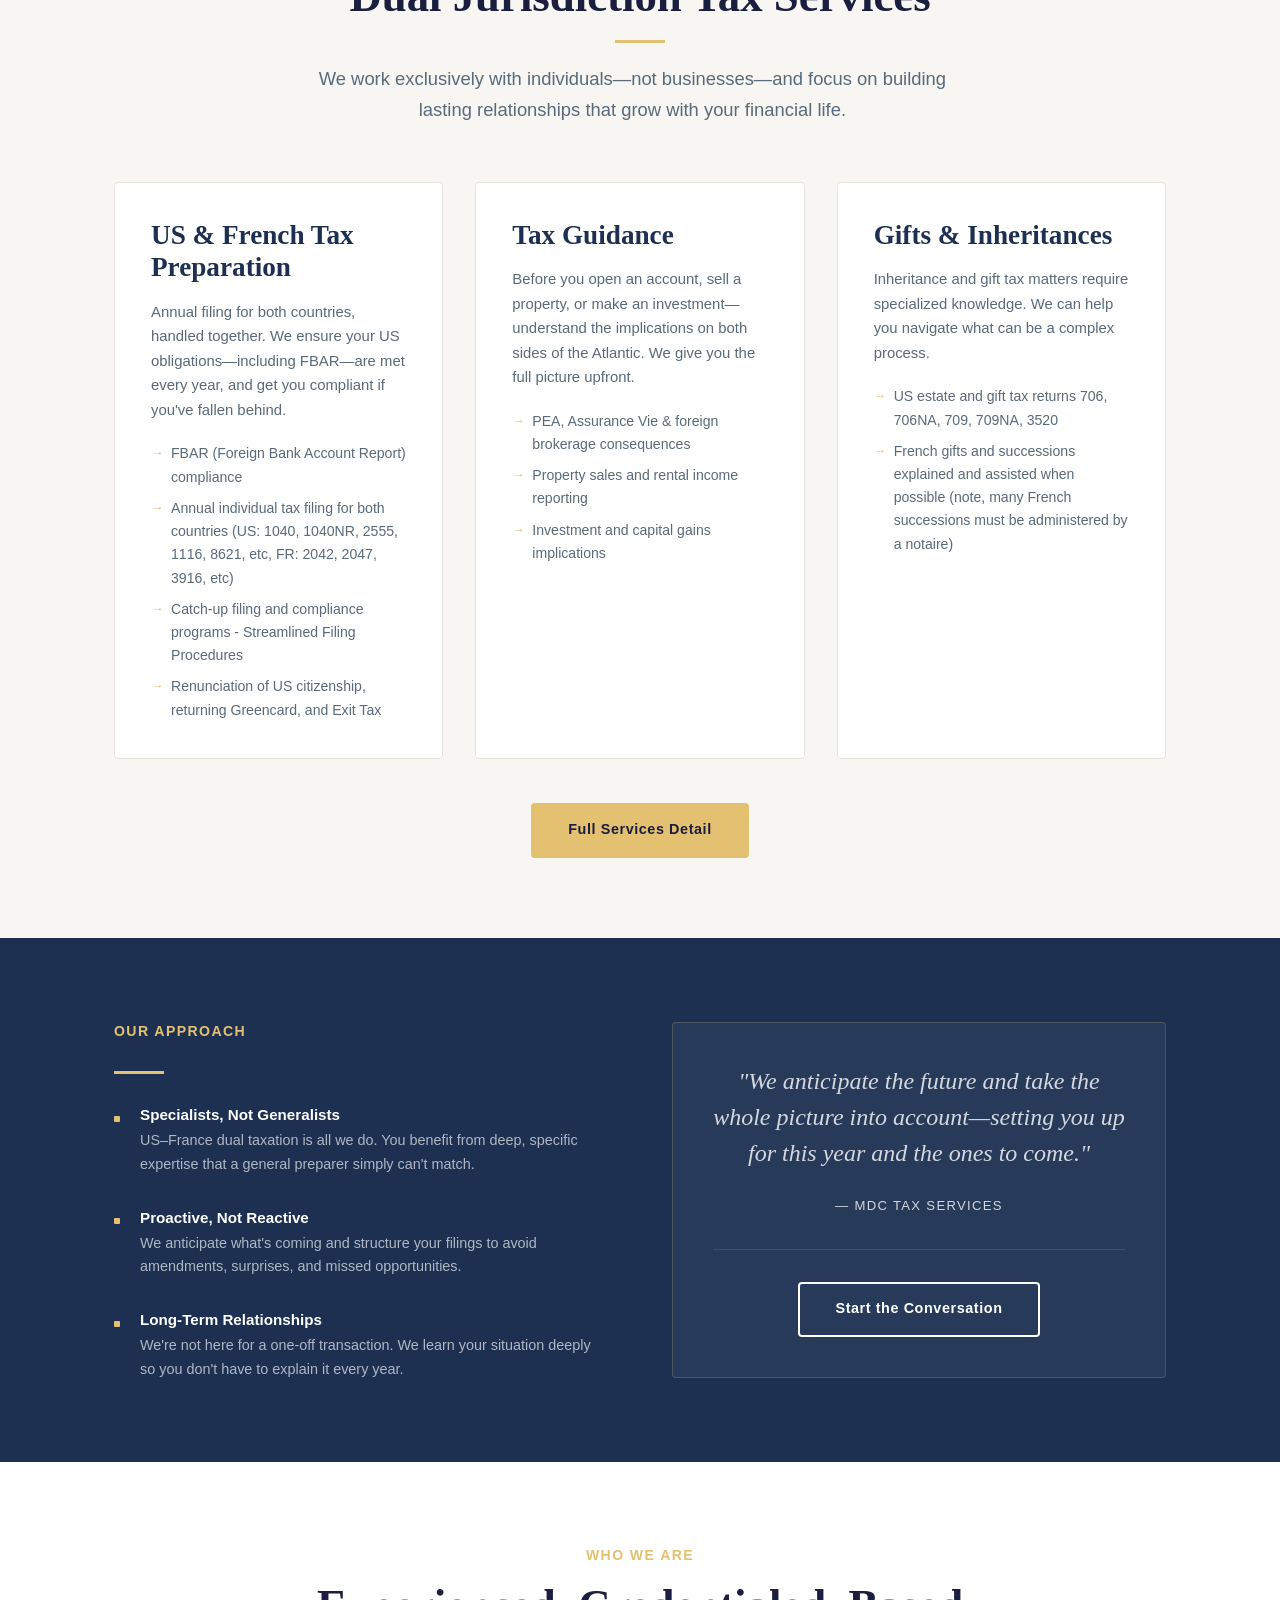
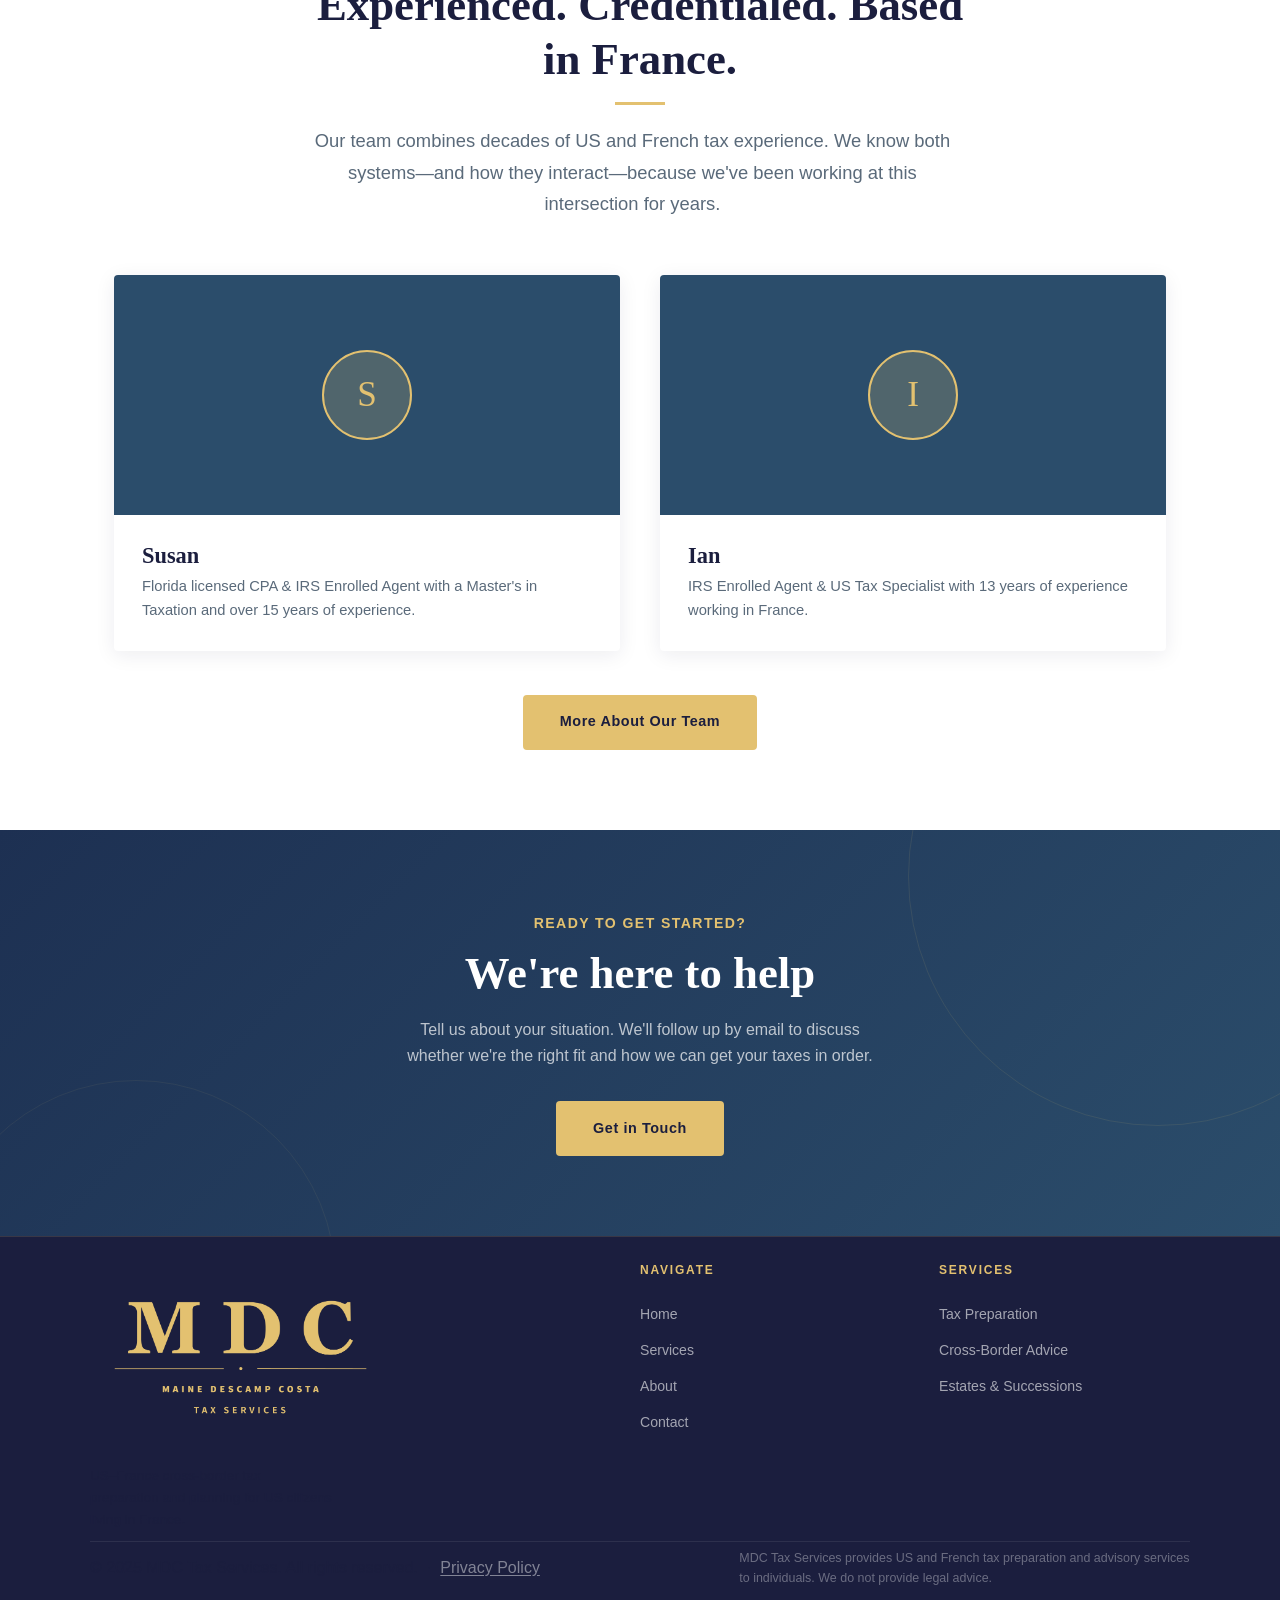
==== commit eb090905: "remvoed tracking, and externally loaded fonts, to be CNIL/GDPR compliant without pop-ups" ====
--- a/index.html
+++ b/index.html
@@ -5,9 +5,6 @@
   <meta name="viewport" content="width=device-width, initial-scale=1.0" />
   <meta name="description" content="MDC Tax Services — US and French cross-border tax preparation and planning for US citizens living in France. FBAR, annual filing, cross-border advice, and estate compliance." />
   <title>MDC Tax Services | US–France Cross-Border Tax Experts</title>
-  <link rel="preconnect" href="https://fonts.googleapis.com" />
-  <link rel="preconnect" href="https://fonts.gstatic.com" crossorigin />
-  <link href="https://fonts.googleapis.com/css2?family=Cormorant+Garamond:ital,wght@0,400;0,600;1,400&family=Inter:wght@400;500;600&display=swap" rel="stylesheet" />
   <link rel="stylesheet" href="css/style.css" />
   <link rel="icon" type="image/png" href="assets/images/favicon.png" />
   <style>
@@ -23,7 +20,7 @@
     }
 
     .hero__content {
-      max-width: 760px;
+      max-width: min(940px, 92vw);
       margin: 0 auto;
       text-align: center;
       position: relative;
@@ -33,6 +30,7 @@
     .hero__sub {
       margin-left: auto;
       margin-right: auto;
+      max-width: 68ch;
     }
 
     .hero__actions {
@@ -370,17 +368,5 @@
   </footer>
 
   <script src="js/main.js"></script>
-  <script src="https://identity.netlify.com/v1/netlify-identity-widget.js"></script>
-  <script>
-    if (window.netlifyIdentity) {
-      window.netlifyIdentity.on("init", function(user) {
-        if (!user) {
-          window.netlifyIdentity.on("login", function() {
-            document.location.href = "/admin/";
-          });
-        }
-      });
-    }
-  </script>
 </body>
 </html>
--- a/css/style.css
+++ b/css/style.css
@@ -28,8 +28,8 @@
   --text-dark:  #1B1E3E;
   --text-muted: #5A6A7A;
 
-  --font-heading: 'Cormorant Garamond', 'Georgia', serif;
-  --font-body:    'Inter', 'Helvetica Neue', Arial, sans-serif;
+  --font-heading: Constantia, Cambria, Charter, 'Bitstream Charter', serif;
+  --font-body:    -apple-system, BlinkMacSystemFont, 'Segoe UI', 'Helvetica Neue', Arial, sans-serif;
 
   --max-width: 1100px;
   --section-pad: 5rem 1.5rem;
@@ -337,7 +337,7 @@
 
 .hero__eyebrow {
   display: inline-block;
-  font-size: 0.75rem;
+  font-size: 0.85rem;
   font-weight: 600;
   letter-spacing: 0.2em;
   text-transform: uppercase;
@@ -873,7 +873,7 @@
 .site-footer {
   background: var(--navy-deep);
   color: rgba(255,255,255,0.6);
-  padding: 3rem 1.5rem 2rem;
+  padding: 1.5rem 1.5rem 1rem;
   border-top: 1px solid rgba(227,193,112,0.15);
 }
 
@@ -898,7 +898,7 @@
 }
 
 .footer__logo {
-  height: 13.5rem;
+  height: 12rem;
   width: auto;
   display: block;
   margin-bottom: 0.75rem;
@@ -937,8 +937,8 @@
 
 .footer__bottom {
   max-width: var(--max-width);
-  margin: 1.25rem auto 0;
-  padding-top: 0.75rem;
+  margin: 0.625rem auto 0;
+  padding-top: 0.375rem;
   border-top: 1px solid rgba(255,255,255,0.08);
   display: flex;
   justify-content: space-between;
@@ -1094,11 +1094,15 @@
     --section-pad: 3.5rem 1.25rem;
   }
 
+  .site-nav {
+    height: 72px;
+  }
+
   .nav__links {
     display: none;
     flex-direction: column;
     position: fixed;
-    top: 70px;
+    top: 72px;
     left: 0;
     right: 0;
     background: var(--navy-deep);
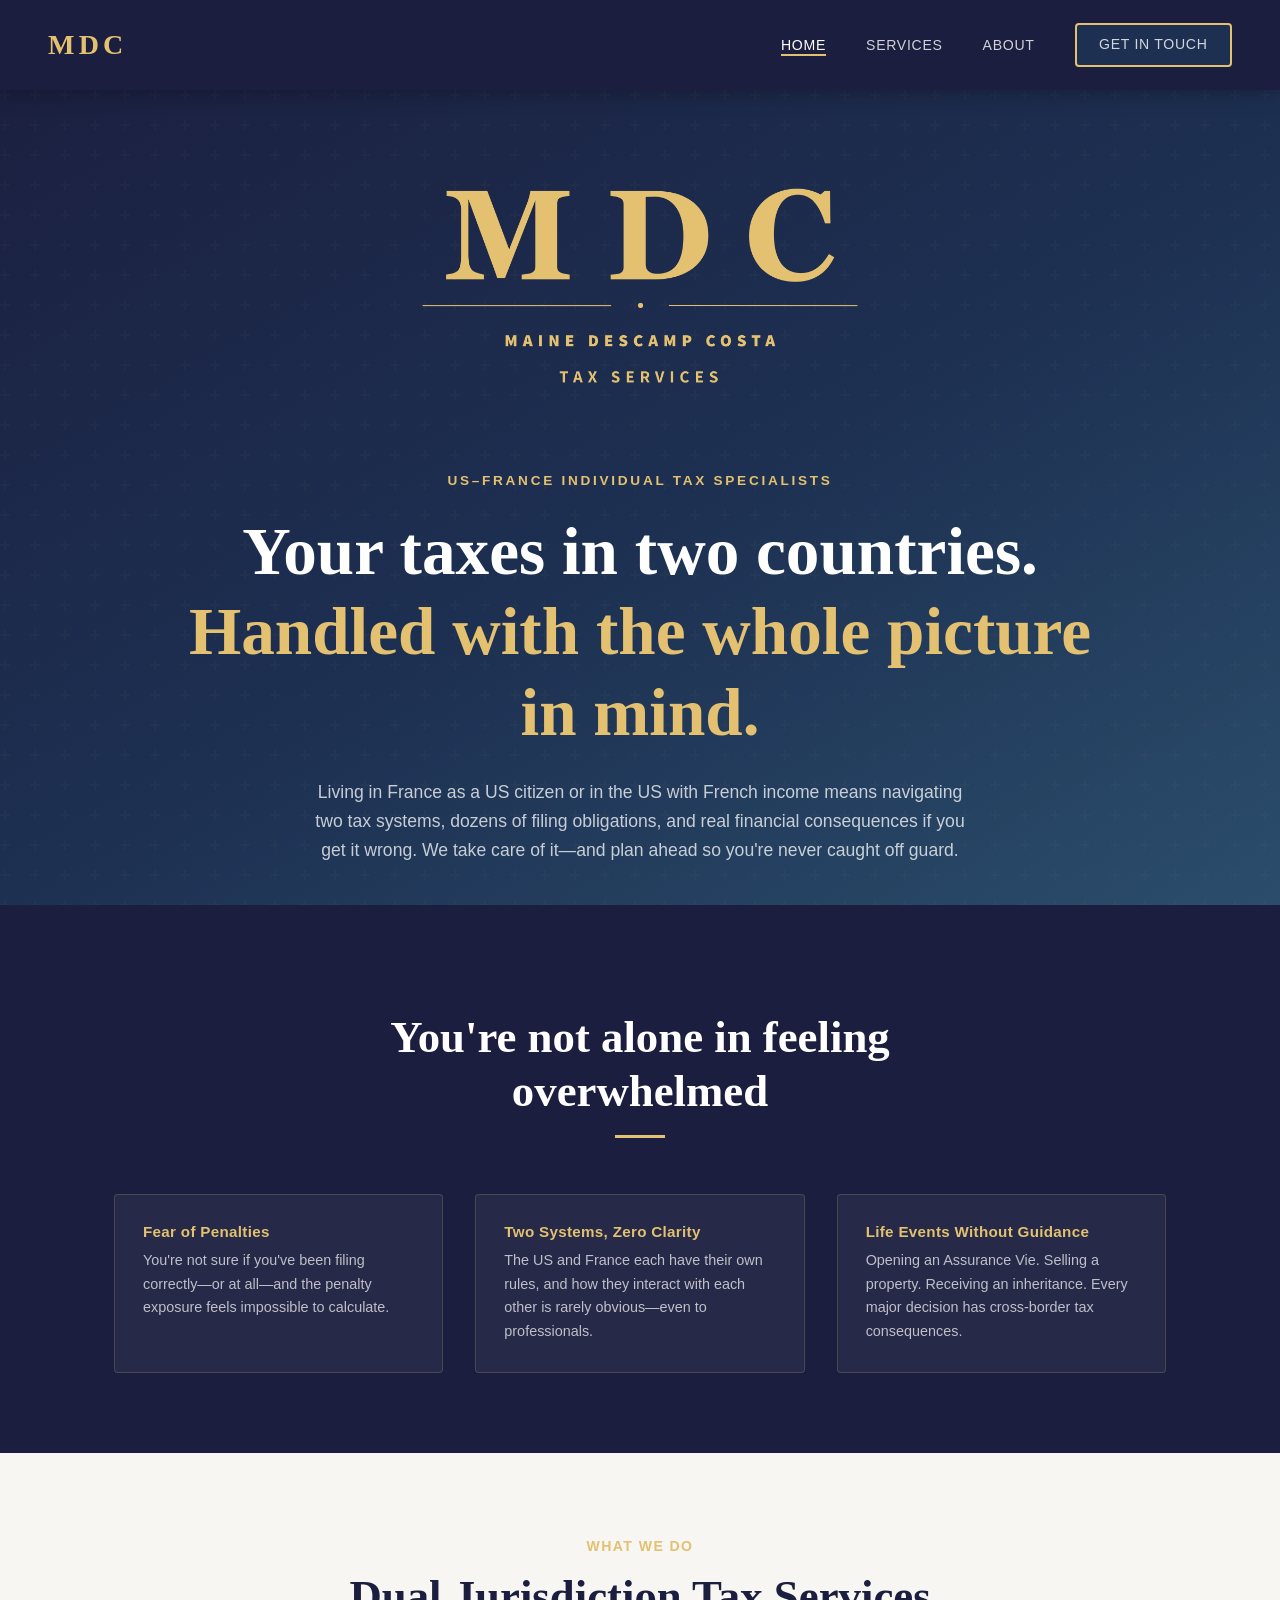
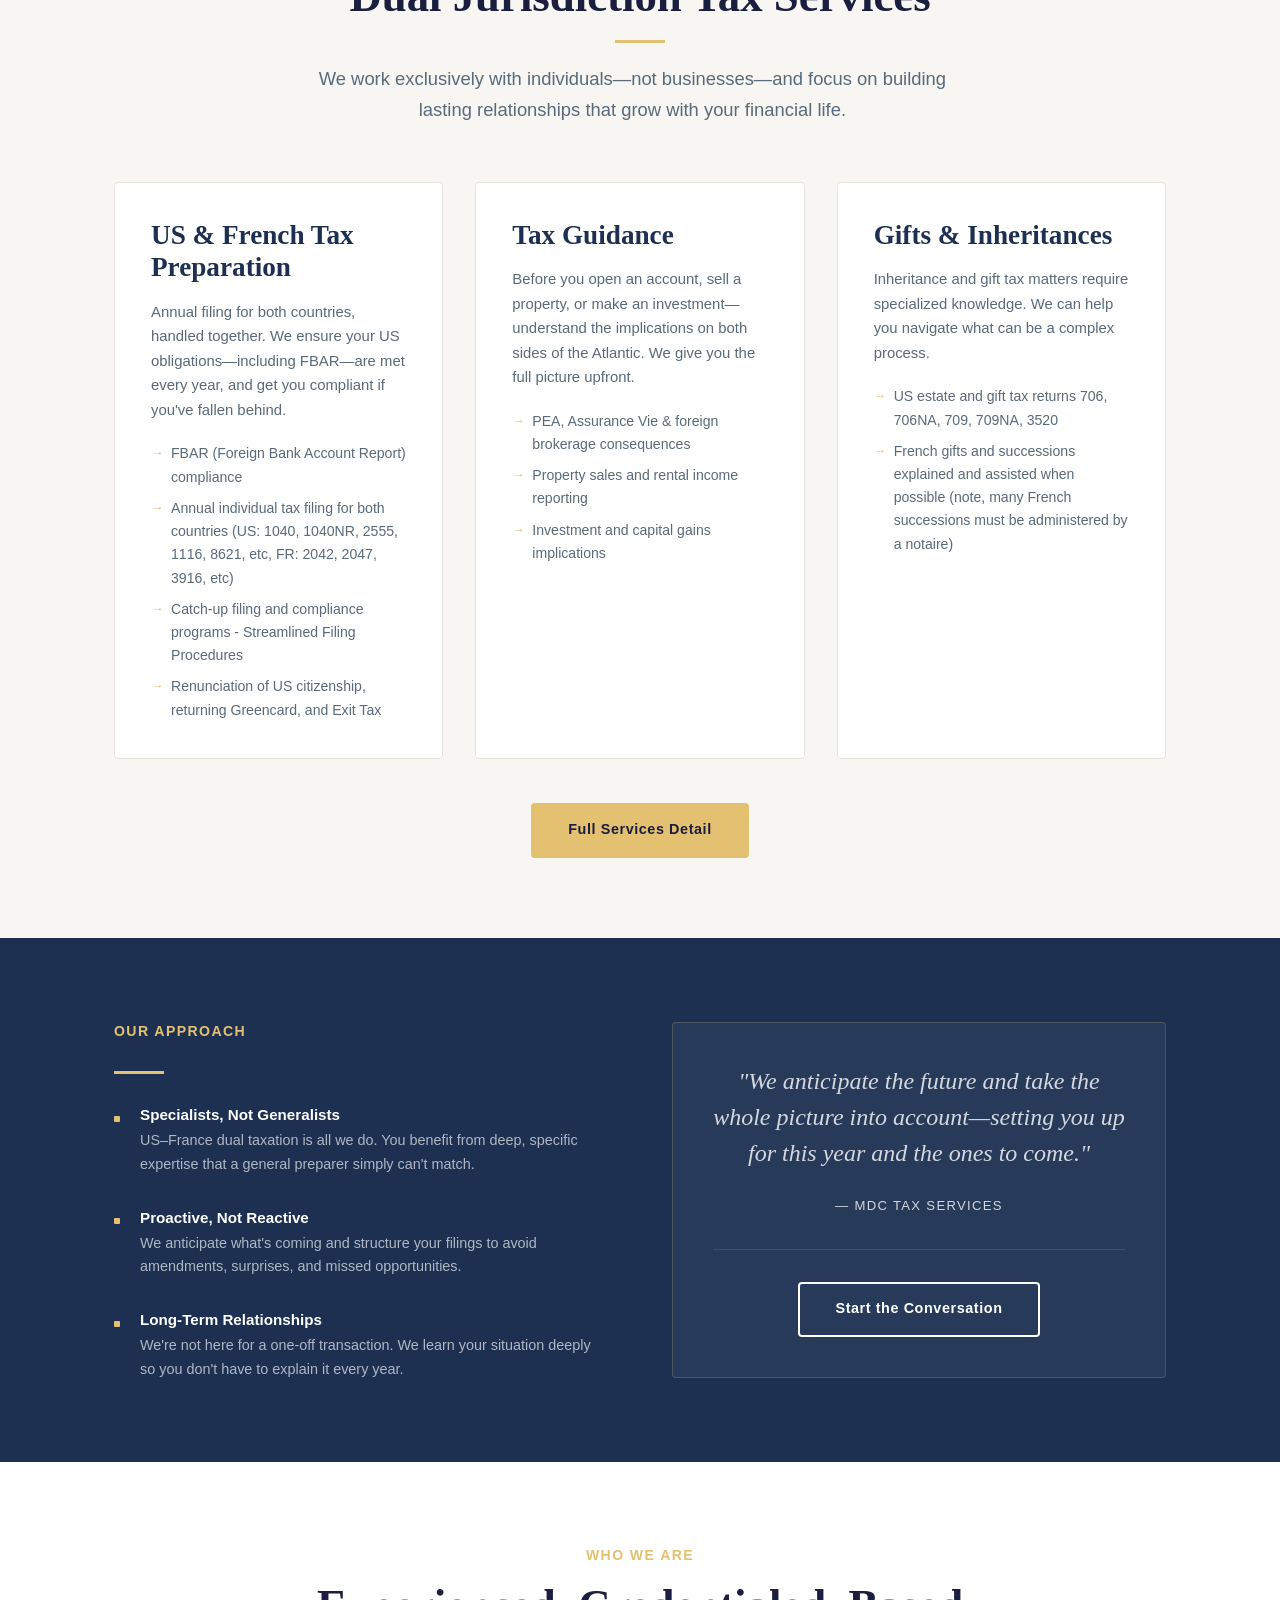
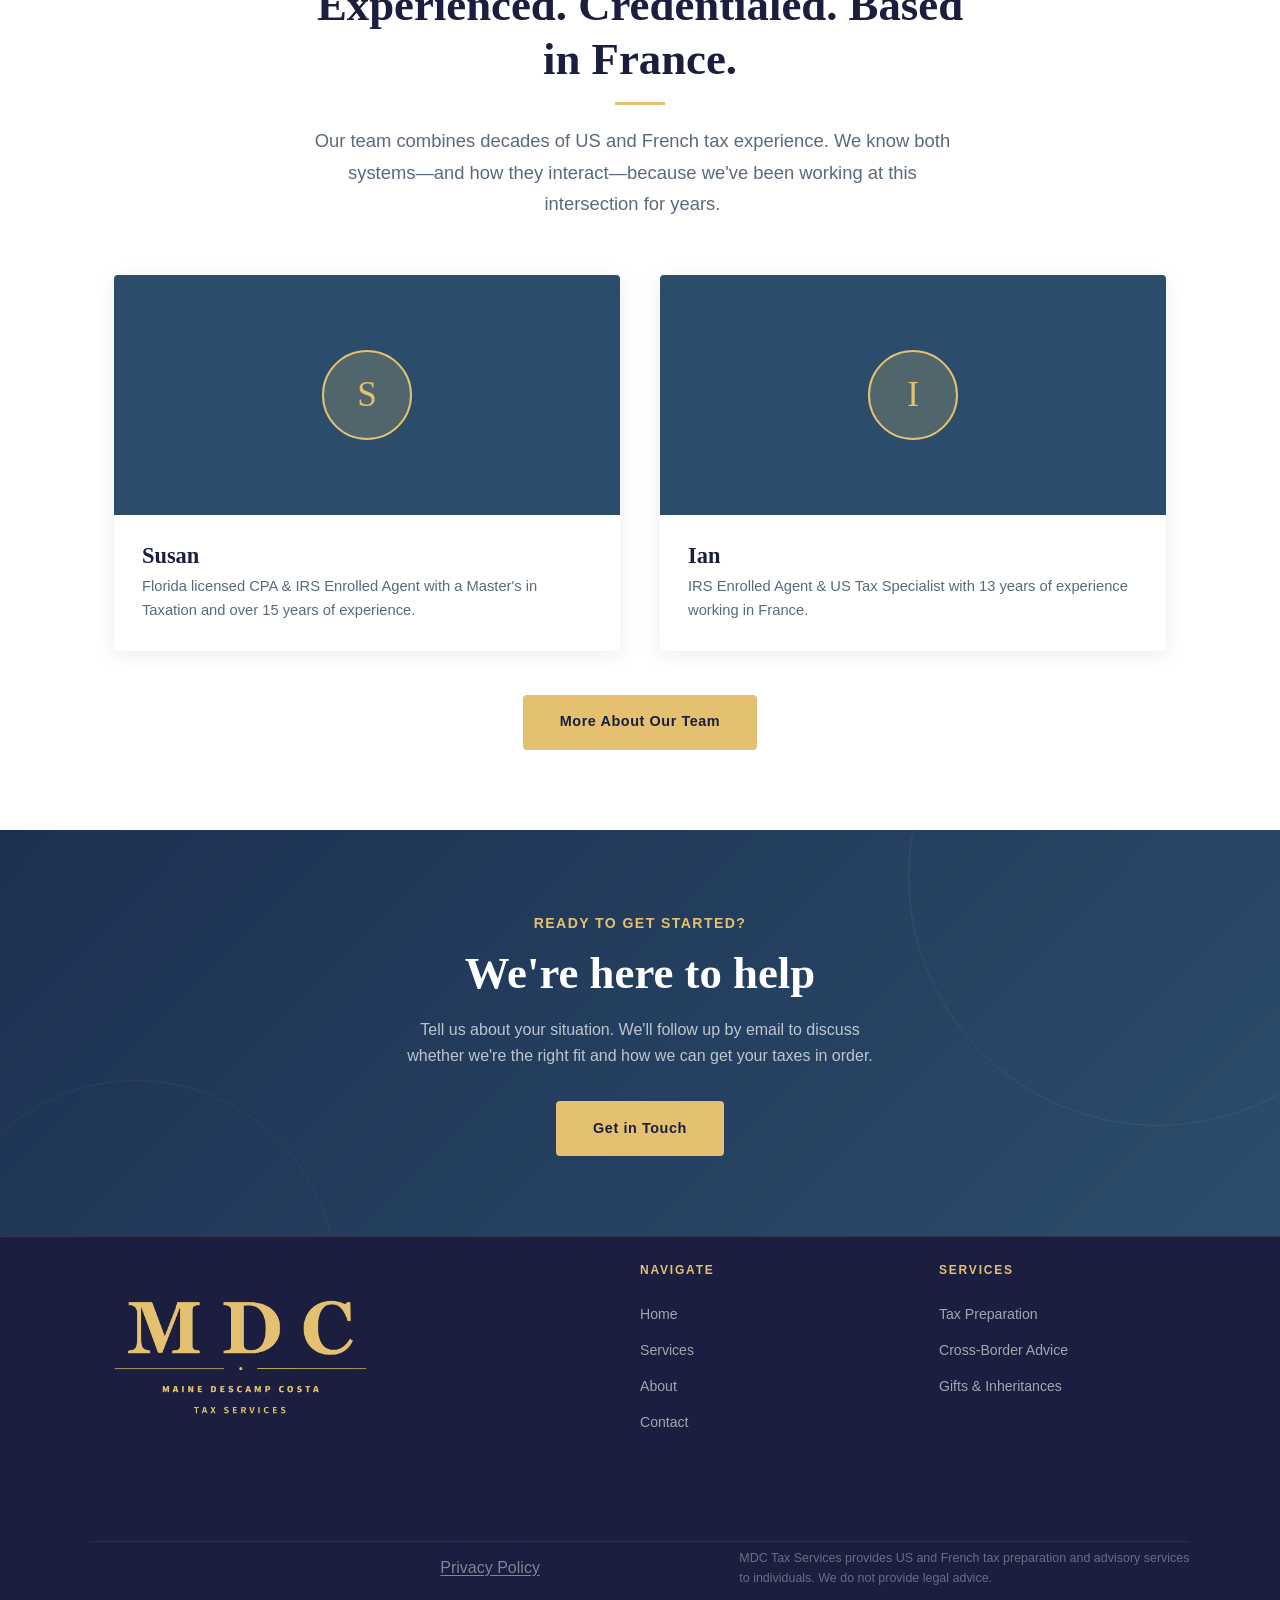
==== commit eb3d8ac1: "footer fix" ====
--- a/index.html
+++ b/index.html
@@ -357,7 +357,7 @@
         <ul class="footer__links">
           <li><a href="services.html#tax-prep">Tax Preparation</a></li>
           <li><a href="services.html#advice">Cross-Border Advice</a></li>
-          <li><a href="services.html#estates">Estates &amp; Successions</a></li>
+          <li><a href="services.html#estates">Gifts &amp; Inheritances</a></li>
         </ul>
       </div>
     </div>
--- a/css/style.css
+++ b/css/style.css
@@ -728,8 +728,31 @@
   box-shadow: 0 8px 40px rgba(27,30,62,0.12);
 }
 
+.contact-layout {
+  display: grid;
+  grid-template-columns: minmax(0, 1.6fr) minmax(0, 1fr);
+  grid-template-areas: "form context";
+  gap: 5rem;
+  align-items: start;
+  max-width: 1000px;
+  margin: 0 auto;
+}
+
+.contact-layout > * {
+  min-width: 0;
+}
+
+.contact-layout > :first-child {
+  grid-area: context;
+}
+
+.contact-layout > :nth-child(2) {
+  grid-area: form;
+}
+
 .form-group {
   margin-bottom: 1.5rem;
+  min-width: 0;
 }
 
 .form-row {
@@ -752,6 +775,7 @@
 input[type="email"],
 select,
 textarea {
+  min-width: 0;
   width: 100%;
   padding: 0.85rem 1rem;
   font-family: var(--font-body);
@@ -1057,6 +1081,34 @@
 }
 
 /* ── About Page ────────────────────────────────────────────── */
+.about-mission-grid,
+.about-clients-grid {
+  display: grid;
+  grid-template-columns: minmax(0, 1fr) minmax(0, 1fr);
+  align-items: center;
+}
+
+.about-mission-grid {
+  gap: 5rem;
+}
+
+.about-clients-grid {
+  gap: 4rem;
+  align-items: start;
+}
+
+.about-mission-grid > *,
+.about-clients-grid > * {
+  min-width: 0;
+}
+
+.about-quote-card {
+  background: var(--off-white);
+  border-radius: 4px;
+  padding: 3rem;
+  border-top: 4px solid var(--gold);
+}
+
 .values-grid {
   display: grid;
   grid-template-columns: repeat(auto-fit, minmax(220px, 1fr));
@@ -1096,6 +1148,7 @@
 
   .site-nav {
     height: 72px;
+    padding: 0 1.25rem;
   }
 
   .nav__links {
@@ -1123,8 +1176,10 @@
     display: flex;
   }
 
-  .nav__cta {
-    display: none;
+  .nav__links .nav__cta {
+    display: inline-block;
+    width: 100%;
+    text-align: center;
   }
 
   .hero {
@@ -1138,6 +1193,12 @@
     gap: 2.5rem;
   }
 
+  .about-mission-grid,
+  .about-clients-grid {
+    grid-template-columns: 1fr;
+    gap: 2.5rem;
+  }
+
   .service-detail__grid {
     grid-template-columns: 1fr;
     gap: 1.5rem;
@@ -1157,7 +1218,17 @@
     grid-template-columns: 1fr;
   }
 
+  .contact-layout {
+    grid-template-columns: 1fr;
+    grid-template-areas:
+      "context"
+      "form";
+    gap: 2.5rem;
+  }
+
   .form-wrap {
+    width: 100%;
+    max-width: none;
     padding: 2rem 1.5rem;
   }
 
@@ -1168,6 +1239,31 @@
 }
 
 @media (max-width: 480px) {
+  :root {
+    --section-pad: 3rem 1rem;
+  }
+
+  .site-nav {
+    padding: 0 1rem;
+  }
+
+  .contact-section .container {
+    padding: 0;
+  }
+
+  .page-hero {
+    padding-left: 1rem;
+    padding-right: 1rem;
+  }
+
+  .form-wrap {
+    padding: 1.5rem 1rem;
+  }
+
+  .about-quote-card {
+    padding: 2rem 1.25rem;
+  }
+
   .services-grid {
     grid-template-columns: 1fr;
   }
